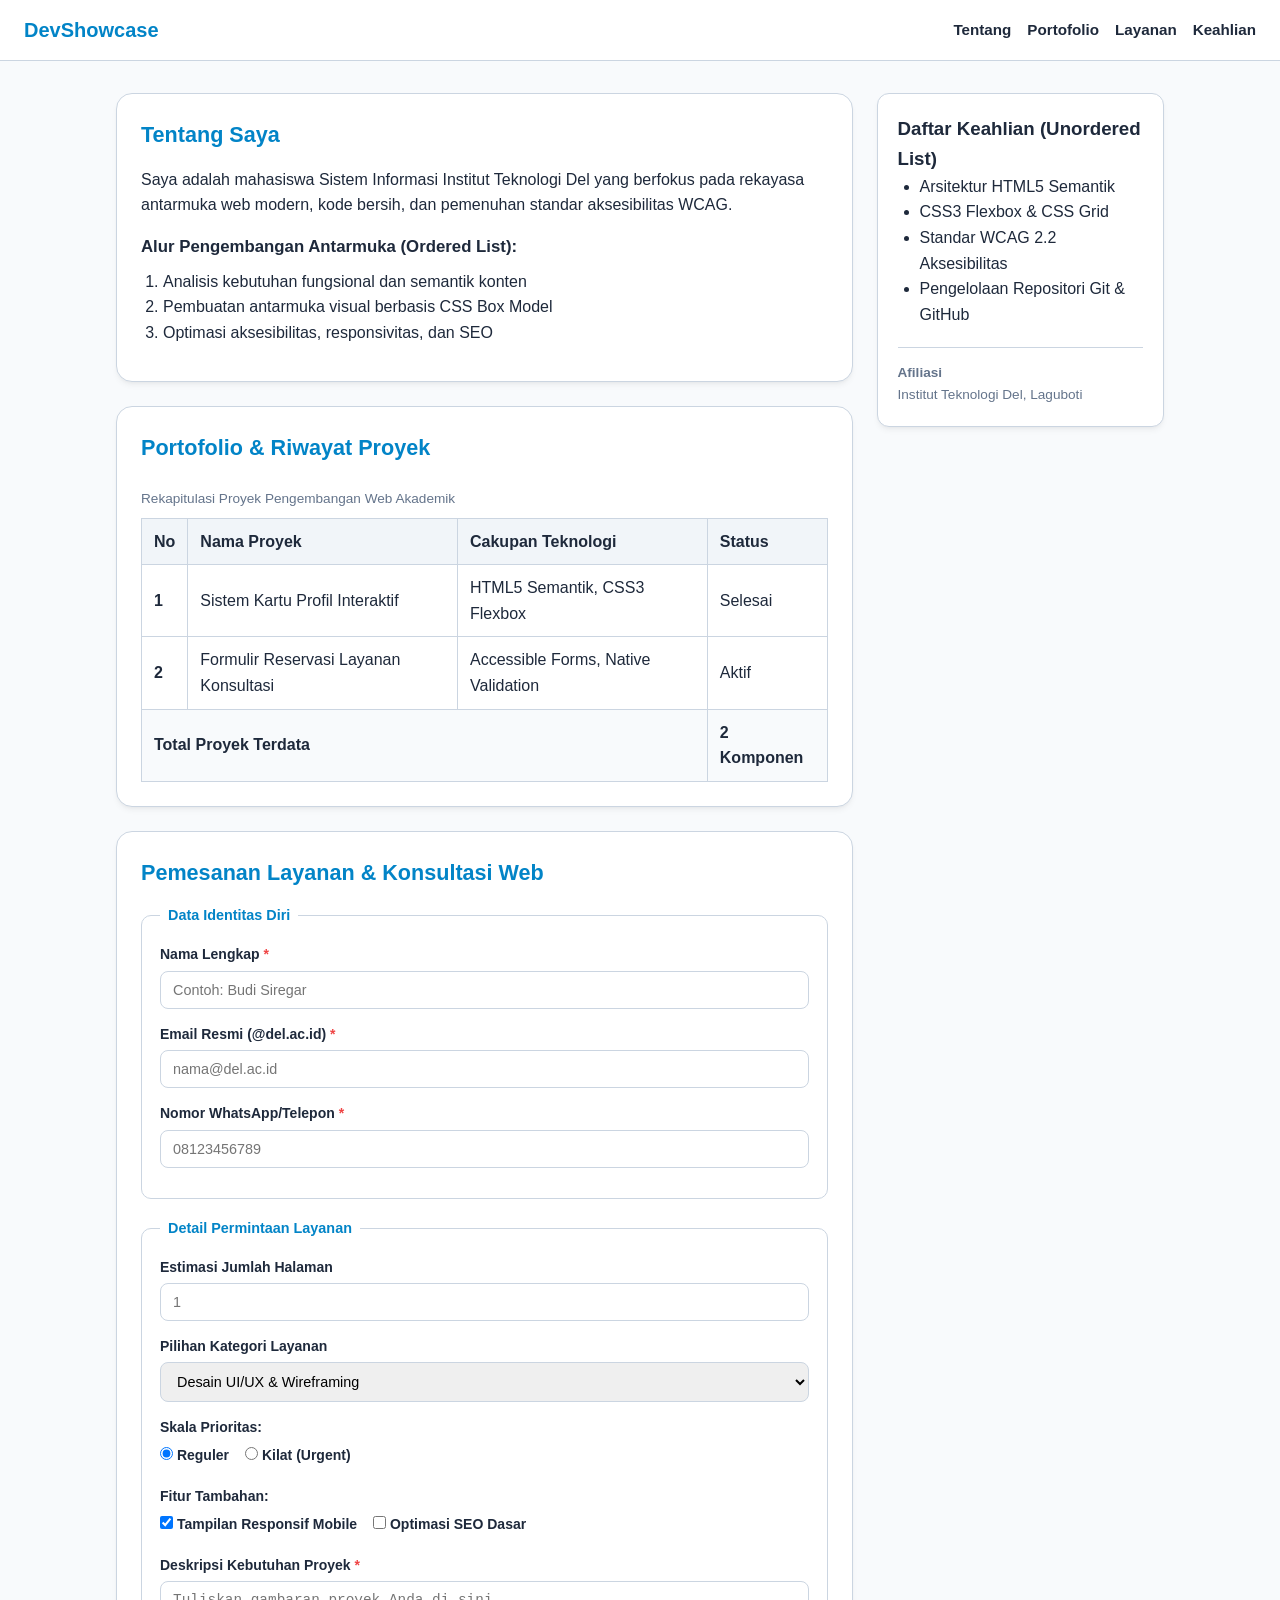
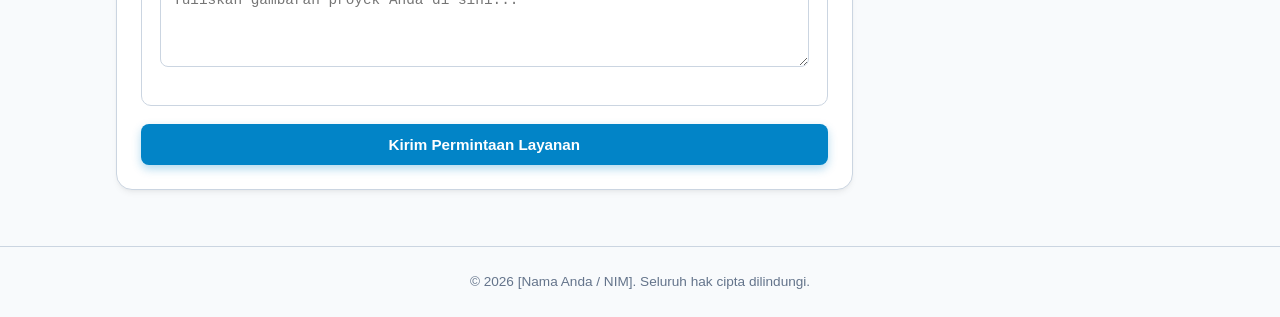
==== Tugas mandiri/index.html @ eb6cc735 "coba coba" ====
<!DOCTYPE html>
<html lang="id">
<head>
  <meta charset="UTF-8">
  <meta name="viewport" content="width=device-width, initial-scale=1.0">
  <title>Portofolio & Konsultasi Web | [Nama Mahasiswa]</title>
  <link rel="stylesheet" href="style.css">
</head>
<body>

  <!-- Header dan Navigasi Semantik -->
  <header class="navbar">
    <div class="brand">DevShowcase</div>
    <nav>
      <ul class="nav-menu">
        <li><a href="#about">Tentang</a></li>
        <li><a href="#projects">Portofolio</a></li>
        <li><a href="#services">Layanan</a></li>
        <li><a href="#skills">Keahlian</a></li>
      </ul>
    </nav>
  </header>

  <!-- Pembungkus Tata Letak Responsif -->
  <div class="layout-wrapper">
    
    <!-- Konten Utama (Main) -->
    <main>
      
      <!-- Section 1: Tentang Saya -->
      <section id="about" class="content-card">
        <h2>Tentang Saya</h2>
        <p>
          Saya adalah mahasiswa Sistem Informasi Institut Teknologi Del yang berfokus pada rekayasa antarmuka web modern, kode bersih, dan pemenuhan standar aksesibilitas WCAG.
        </p>
        
        <h3>Alur Pengembangan Antarmuka (Ordered List):</h3>
        <ol class="workflow-list">
          <li>Analisis kebutuhan fungsional dan semantik konten</li>
          <li>Pembuatan antarmuka visual berbasis CSS Box Model</li>
          <li>Optimasi aksesibilitas, responsivitas, dan SEO</li>
        </ol>
      </section>

      <!-- Section 2: Rekapitulasi Proyek (Tabel Semantik Lengkap) -->
      <section id="projects" class="content-card">
        <h2>Portofolio & Riwayat Proyek</h2>
        <div class="table-container">
          <table class="styled-table">
            <caption>Rekapitulasi Proyek Pengembangan Web Akademik</caption>
            <thead>
              <tr>
                <th scope="col">No</th>
                <th scope="col">Nama Proyek</th>
                <th scope="col">Cakupan Teknologi</th>
                <th scope="col">Status</th>
              </tr>
            </thead>
            <tbody>
              <tr>
                <th scope="row">1</th>
                <td>Sistem Kartu Profil Interaktif</td>
                <td>HTML5 Semantik, CSS3 Flexbox</td>
                <td>Selesai</td>
              </tr>
              <tr>
                <th scope="row">2</th>
                <td>Formulir Reservasi Layanan Konsultasi</td>
                <td>Accessible Forms, Native Validation</td>
                <td>Aktif</td>
              </tr>
            </tbody>
            <tfoot>
              <tr>
                <td colspan="3">Total Proyek Terdata</td>
                <td>2 Komponen</td>
              </tr>
            </tfoot>
          </table>
        </div>
      </section>

      <!-- Section 3: Formulir Interaktif & Accessible (6+ Kontrol Input & 2 Fieldset) -->
      <section id="services" class="content-card">
        <h2>Pemesanan Layanan & Konsultasi Web</h2>
        <form class="custom-form" action="#" method="POST">
          
          <!-- Fieldset 1: Data Pemesan -->
          <fieldset class="form-fieldset">
            <legend>Data Identitas Diri</legend>
            
            <div class="form-group">
              <label for="fullName">Nama Lengkap <span class="req">*</span></label>
              <input type="text" id="fullName" name="fullName" class="form-input" required placeholder="Contoh: Budi Siregar">
            </div>

            <div class="form-group">
              <label for="userEmail">Email Resmi (@del.ac.id) <span class="req">*</span></label>
              <input type="email" id="userEmail" name="userEmail" class="form-input" required placeholder="nama@del.ac.id">
            </div>

            <div class="form-group">
              <label for="userPhone">Nomor WhatsApp/Telepon <span class="req">*</span></label>
              <input type="tel" id="userPhone" name="userPhone" class="form-input" required placeholder="08123456789">
            </div>
          </fieldset>

          <!-- Fieldset 2: Spesifikasi Layanan -->
          <fieldset class="form-fieldset">
            <legend>Detail Permintaan Layanan</legend>

            <div class="form-group">
              <label for="projectCount">Estimasi Jumlah Halaman</label>
              <input type="number" id="projectCount" name="projectCount" class="form-input" min="1" max="15" placeholder="1">
            </div>

            <div class="form-group">
              <label for="serviceCategory">Pilihan Kategori Layanan</label>
              <select id="serviceCategory" name="serviceCategory" class="form-input">
                <option value="uiux">Desain UI/UX & Wireframing</option>
                <option value="frontend">Pengembangan Frontend Semantik</option>
                <option value="audit">Audit Aksesibilitas Web (WCAG)</option>
              </select>
            </div>

            <div class="form-group">
              <span class="group-label">Skala Prioritas:</span>
              <div class="options-inline">
                <label><input type="radio" name="priority" value="regular" checked> Reguler</label>
                <label><input type="radio" name="priority" value="express"> Kilat (Urgent)</label>
              </div>
            </div>

            <div class="form-group">
              <span class="group-label">Fitur Tambahan:</span>
              <div class="options-inline">
                <label><input type="checkbox" name="responsive" value="yes" checked> Tampilan Responsif Mobile</label>
                <label><input type="checkbox" name="seo" value="yes"> Optimasi SEO Dasar</label>
              </div>
            </div>

            <div class="form-group">
              <label for="projectNotes">Deskripsi Kebutuhan Proyek <span class="req">*</span></label>
              <textarea id="projectNotes" name="projectNotes" rows="4" class="form-input" required placeholder="Tuliskan gambaran proyek Anda di sini..."></textarea>
            </div>
          </fieldset>

          <button type="submit" class="btn-submit">Kirim Permintaan Layanan</button>
        </form>
      </section>

    </main>

    <!-- Konten Pelengkap Semantik (Aside) -->
    <aside id="skills" class="sidebar">
      <h3>Daftar Keahlian (Unordered List)</h3>
      <ul class="skills-list">
        <li>Arsitektur HTML5 Semantik</li>
        <li>CSS3 Flexbox & CSS Grid</li>
        <li>Standar WCAG 2.2 Aksesibilitas</li>
        <li>Pengelolaan Repositori Git & GitHub</li>
      </ul>
      <div class="aside-badge">
        <h4>Afiliasi</h4>
        <p>Institut Teknologi Del, Laguboti</p>
      </div>
    </aside>

  </div>

  <!-- Penutup Semantik (Footer) -->
  <footer class="footer">
    <p>&copy; 2026 [Nama Anda / NIM]. Seluruh hak cipta dilindungi.</p>
  </footer>

</body>
</html>
---- Tugas mandiri/style.css ----
/* 1. Universal Box Sizing Reset */
*, *::before, *::after {
  box-sizing: border-box;
  margin: 0;
  padding: 0;
}

/* 2. Variabel Warna (Aturan 60-30-10) */
:root {
  --bg-main: #f8fafc;        /* 60% warna dominan netral */
  --surface: #ffffff;
  --text-dark: #1e293b;      /* 30% warna teks utama */
  --text-muted: #64748b;
  --border-ui: #cbd5e1;
  --primary-accent: #0284c7; /* 10% aksen tombol & penekanan */
  --primary-hover: #0369a1;
  --shadow-soft: 0 4px 6px -1px rgba(0, 0, 0, 0.05), 0 2px 4px -2px rgba(0, 0, 0, 0.05);
}

body {
  font-family: "Segoe UI", Roboto, -apple-system, sans-serif;
  background-color: var(--bg-main);
  color: var(--text-dark);
  line-height: 1.6;
}

/* 3. Header & Navigasi */
.navbar {
  background-color: var(--surface);
  border-bottom: 1px solid var(--border-ui);
  padding: 14px 24px;
  display: flex;
  justify-content: space-between;
  align-items: center;
  position: sticky;
  top: 0;
  z-index: 100;
}

.brand {
  font-size: 1.25rem;
  font-weight: 700;
  color: var(--primary-accent);
}

.nav-menu {
  display: flex;
  list-style: none;
  gap: 16px;
}

.nav-menu a {
  text-decoration: none;
  color: var(--text-dark);
  font-weight: 600;
  font-size: 0.95rem;
  transition: color 0.2s ease;
}

.nav-menu a:hover {
  color: var(--primary-accent);
}

/* 4. Layout Kontainer (Flexbox Desktop) */
.layout-wrapper {
  max-width: 1080px;
  margin: 32px auto;
  padding: 0 16px;
  display: flex;
  gap: 24px;
}

main {
  flex: 3;
}

.sidebar {
  flex: 1;
  background: var(--surface);
  border: 1px solid var(--border-ui);
  border-radius: 12px;
  padding: 20px;
  box-shadow: var(--shadow-soft);
  height: fit-content;
}

/* 5. Kartu Section Konten */
.content-card {
  background-color: var(--surface);
  border: 1px solid var(--border-ui);
  border-radius: 16px;
  padding: 24px;
  box-shadow: var(--shadow-soft);
  margin-bottom: 24px;
}

.content-card h2 {
  color: var(--primary-accent);
  margin-bottom: 14px;
  font-size: 1.35rem;
}

.content-card h3 {
  margin: 16px 0 8px 0;
  font-size: 1.05rem;
}

.workflow-list, .skills-list {
  padding-left: 22px;
  color: var(--text-dark);
  margin-bottom: 12px;
}

.aside-badge {
  margin-top: 20px;
  padding-top: 14px;
  border-top: 1px solid var(--border-ui);
  font-size: 0.85rem;
  color: var(--text-muted);
}

/* 6. Desain Data Tabular */
.table-container {
  overflow-x: auto;
}

.styled-table {
  width: 100%;
  border-collapse: collapse;
  margin-top: 8px;
}

.styled-table caption {
  text-align: left;
  font-size: 0.85rem;
  color: var(--text-muted);
  margin-bottom: 8px;
}

.styled-table th, .styled-table td {
  border: 1px solid var(--border-ui);
  padding: 10px 12px;
  text-align: left;
}

.styled-table thead th {
  background-color: #f1f5f9;
  font-weight: 700;
}

.styled-table tfoot td {
  background-color: #f8fafc;
  font-weight: 700;
}

/* 7. Formulir Interaktif & Aksesibel */
.form-fieldset {
  border: 1px solid var(--border-ui);
  border-radius: 10px;
  padding: 16px 18px;
  margin-bottom: 18px;
}

.form-fieldset legend {
  font-size: 0.9rem;
  font-weight: 700;
  color: var(--primary-accent);
  padding: 0 8px;
}

.form-group {
  margin-bottom: 14px;
}

.form-group label, .group-label {
  display: block;
  font-size: 0.875rem;
  font-weight: 600;
  margin-bottom: 5px;
}

.req {
  color: #ef4444;
}

.options-inline {
  display: flex;
  gap: 16px;
  margin-top: 4px;
  font-size: 0.875rem;
}

.form-input {
  width: 100%;
  padding: 10px 12px;
  border: 1.5px solid var(--border-ui);
  border-radius: 8px;
  font-size: 0.9rem;
  transition: border-color 0.2s, box-shadow 0.2s;
}

.form-input:focus {
  outline: none;
  border-color: var(--primary-accent);
  box-shadow: 0 0 0 3px rgba(2, 132, 199, 0.2);
}

.btn-submit {
  width: 100%;
  background-color: var(--primary-accent);
  color: #ffffff;
  border: none;
  padding: 12px;
  font-size: 0.95rem;
  font-weight: 600;
  border-radius: 8px;
  cursor: pointer;
  box-shadow: 0 4px 10px rgba(2, 132, 199, 0.3);
  transition: background-color 0.2s, transform 0.1s;
}

.btn-submit:hover {
  background-color: var(--primary-hover);
  transform: translateY(-2px);
}

/* 8. Footer */
.footer {
  text-align: center;
  padding: 24px 16px;
  border-top: 1px solid var(--border-ui);
  color: var(--text-muted);
  font-size: 0.85rem;
}

/* 9. Media Queries: Responsif Tablet & Ponsel */
@media (max-width: 768px) {
  .layout-wrapper {
    flex-direction: column;
  }

  .navbar {
    flex-direction: column;
    gap: 10px;
  }

  .sidebar {
    order: 2;
  }

  main {
    order: 1;
  }
}
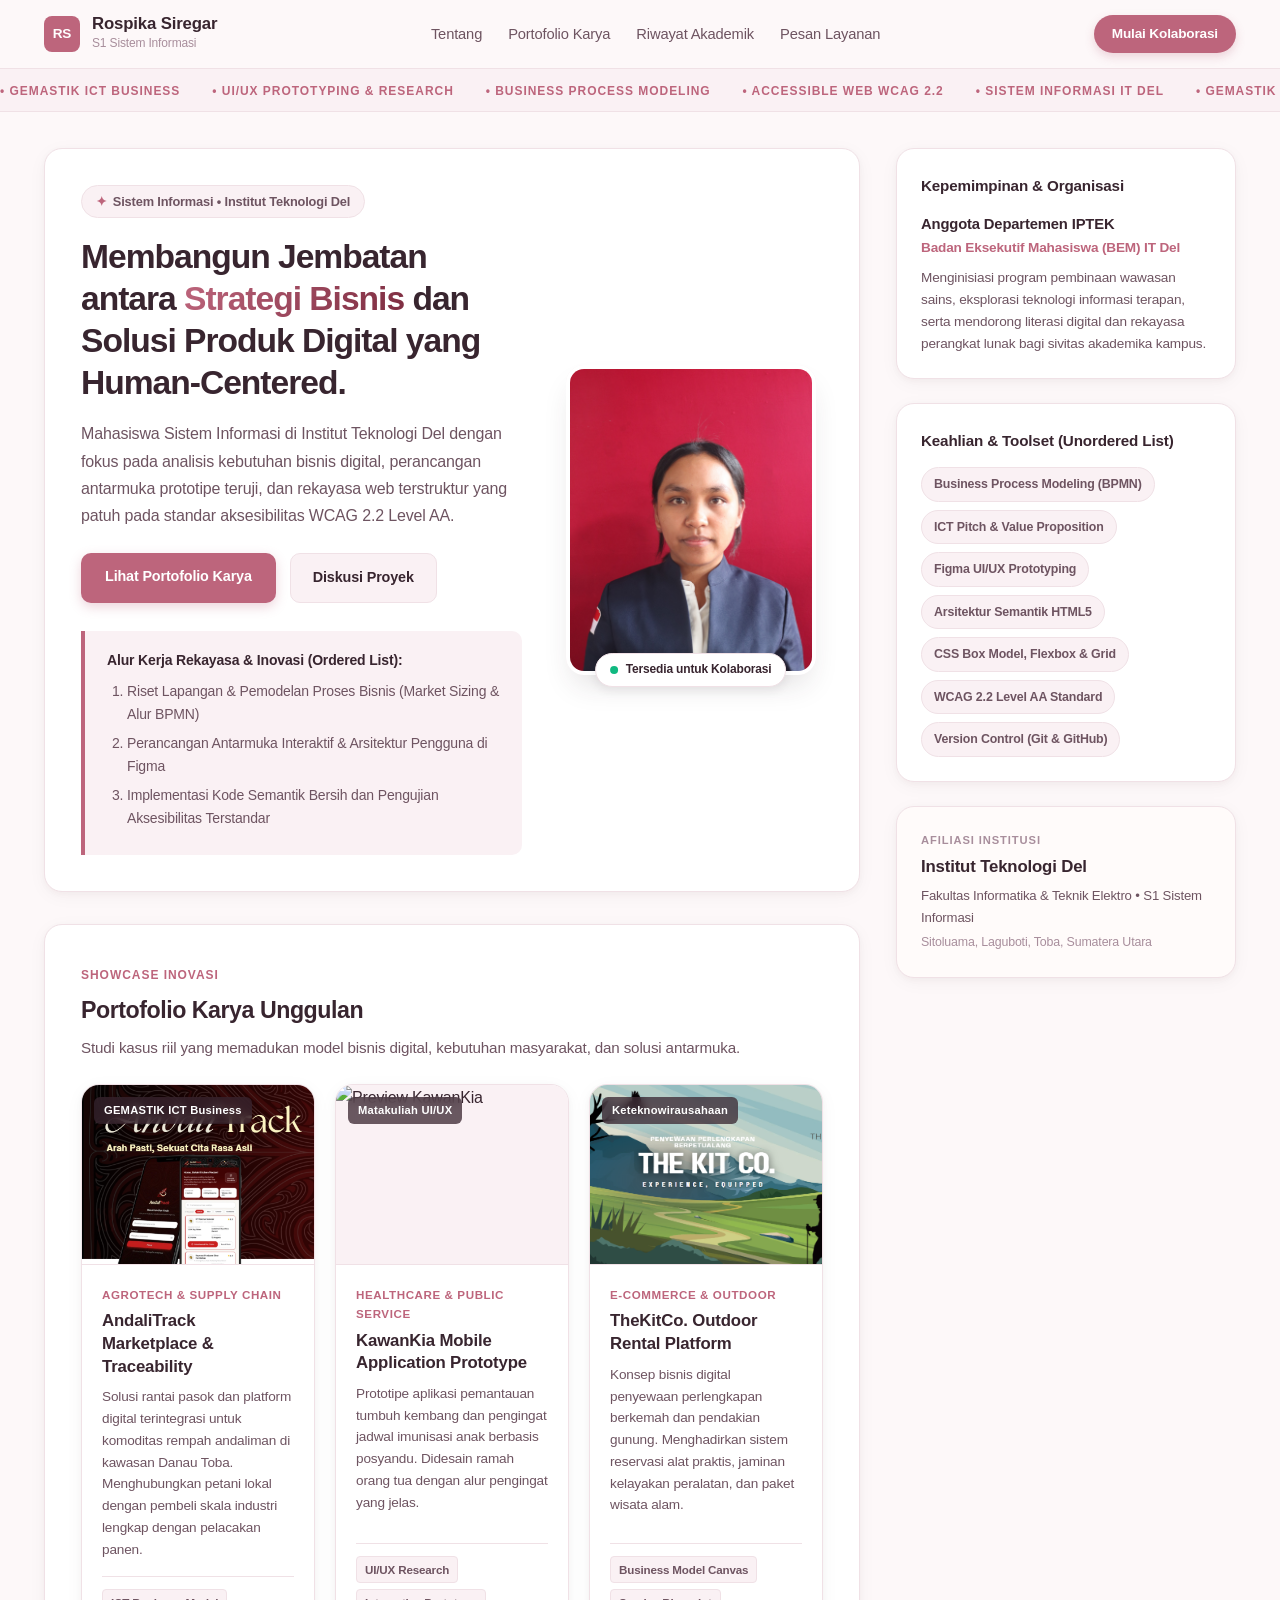
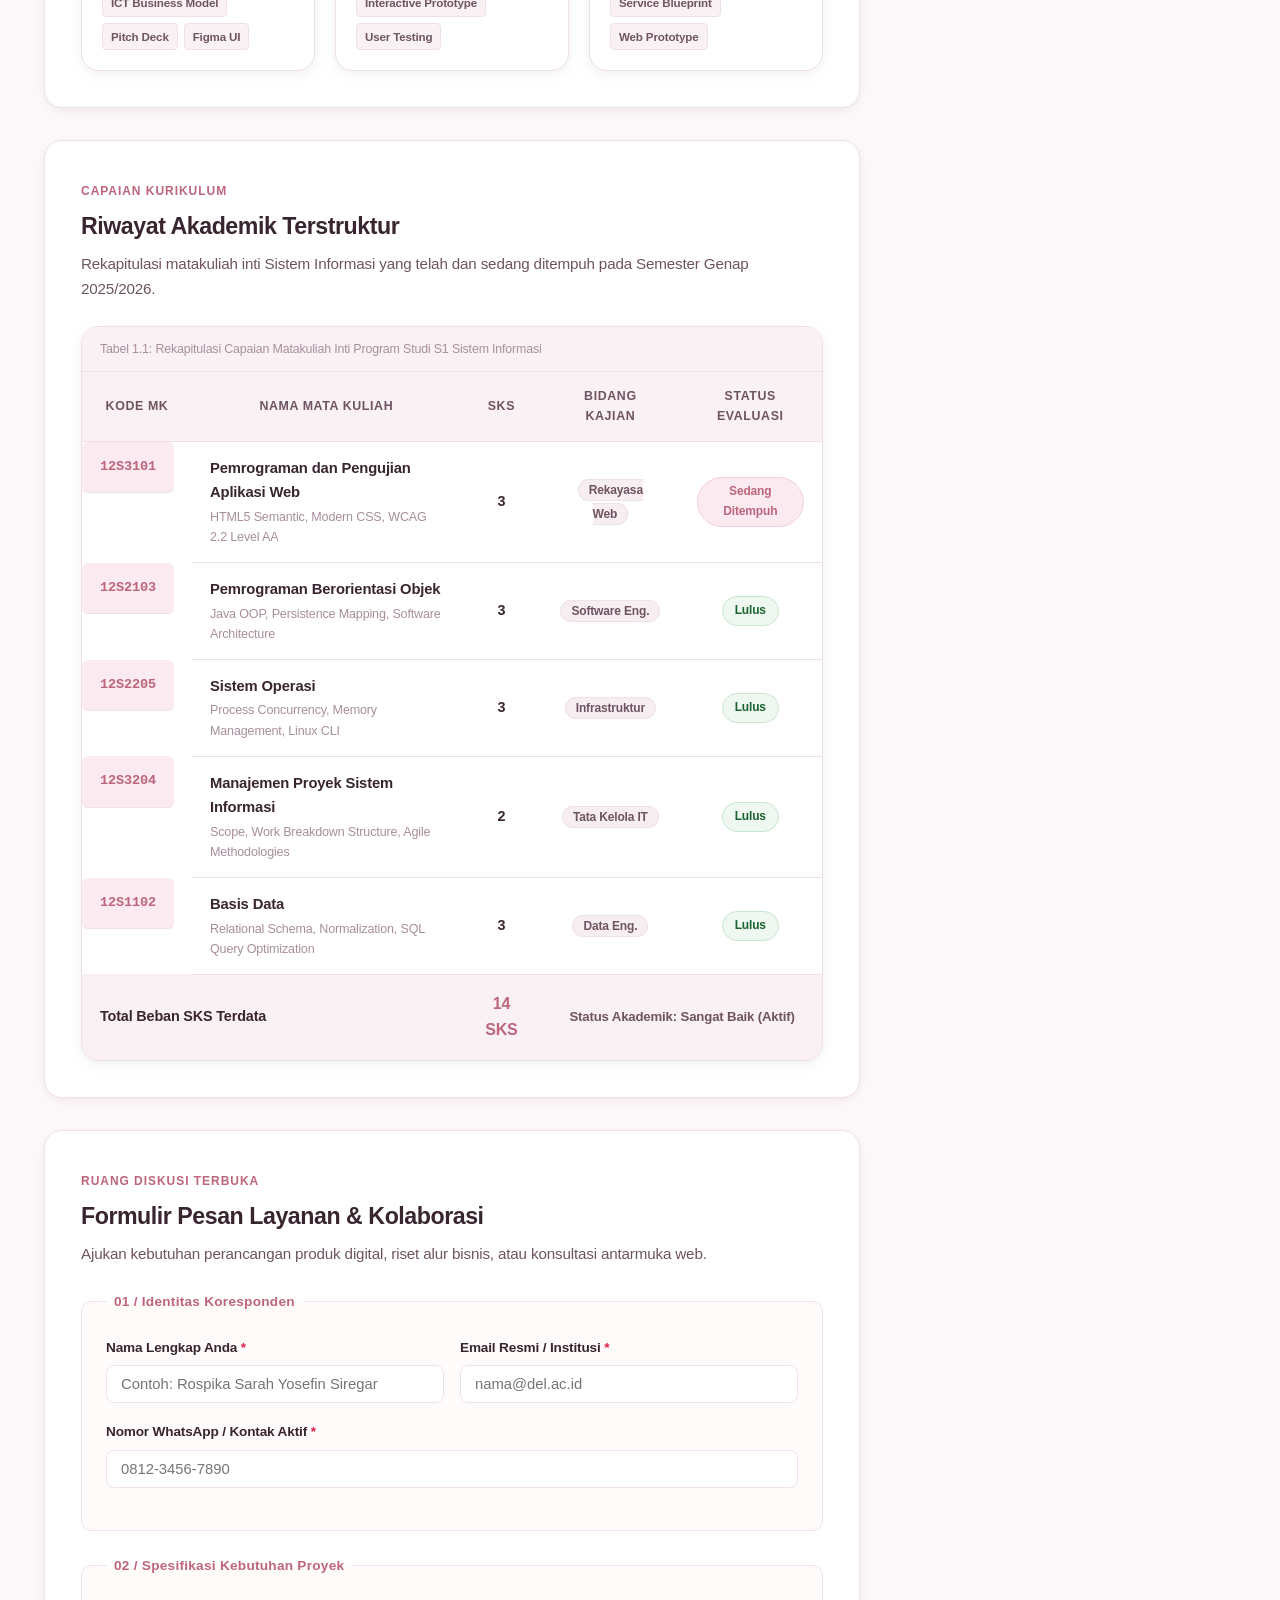
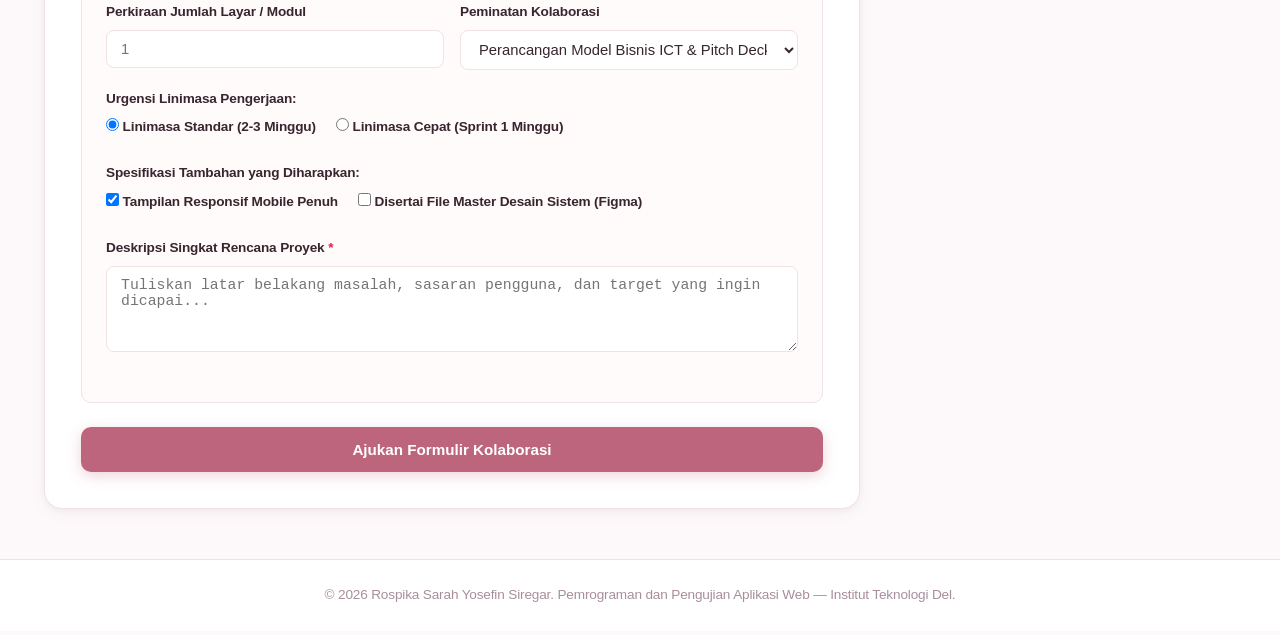
==== commit 1740e92d: "update" ====
--- a/Tugas mandiri/index.html
+++ b/Tugas mandiri/index.html
@@ -3,174 +3,388 @@
 <head>
   <meta charset="UTF-8">
   <meta name="viewport" content="width=device-width, initial-scale=1.0">
-  <title>Portofolio & Konsultasi Web | [Nama Mahasiswa]</title>
+  <title>Rospika Sarah Yosefin Siregar | Portfolio Mahasiswa Sistem Informasi</title>
   <link rel="stylesheet" href="style.css">
 </head>
 <body>
 
-  <!-- Header dan Navigasi Semantik -->
-  <header class="navbar">
-    <div class="brand">DevShowcase</div>
-    <nav>
-      <ul class="nav-menu">
-        <li><a href="#about">Tentang</a></li>
-        <li><a href="#projects">Portofolio</a></li>
-        <li><a href="#services">Layanan</a></li>
-        <li><a href="#skills">Keahlian</a></li>
-      </ul>
-    </nav>
+  <!-- 1. Header & Navigasi Semantik -->
+  <header class="navbar-wrapper">
+    <div class="nav-container">
+      <a href="#" class="brand-monogram">
+        <span class="monogram-box">RS</span>
+        <div class="brand-text">
+          <span class="brand-name">Rospika Siregar</span>
+          <span class="brand-role">S1 Sistem Informasi</span>
+        </div>
+      </a>
+      <nav class="nav-links-area">
+        <ul class="nav-list">
+          <li><a href="#about">Tentang</a></li>
+          <li><a href="#projects">Portofolio Karya</a></li>
+          <li><a href="#akademik">Riwayat Akademik</a></li>
+          <li><a href="#services">Pesan Layanan</a></li>
+        </ul>
+      </nav>
+      <a href="#services" class="cta-pill-nav">Mulai Kolaborasi</a>
+    </div>
   </header>
 
-  <!-- Pembungkus Tata Letak Responsif -->
-  <div class="layout-wrapper">
+  <!-- Running Ticker Kreatif -->
+  <div class="ticker-strip" aria-hidden="true">
+    <div class="ticker-track">
+      <span>&bull; GEMASTIK ICT BUSINESS</span>
+      <span>&bull; UI/UX PROTOTYPING & RESEARCH</span>
+      <span>&bull; BUSINESS PROCESS MODELING</span>
+      <span>&bull; ACCESSIBLE WEB WCAG 2.2</span>
+      <span>&bull; SISTEM INFORMASI IT DEL</span>
+      <!-- Seamless loop duplicate -->
+      <span>&bull; GEMASTIK ICT BUSINESS</span>
+      <span>&bull; UI/UX PROTOTYPING & RESEARCH</span>
+      <span>&bull; BUSINESS PROCESS MODELING</span>
+      <span>&bull; ACCESSIBLE WEB WCAG 2.2</span>
+      <span>&bull; SISTEM INFORMASI IT DEL</span>
+    </div>
+  </div>
+
+  <!-- 2. Pembungkus Tata Letak Utama -->
+  <div class="main-layout">
     
-    <!-- Konten Utama (Main) -->
     <main>
-      
-      <!-- Section 1: Tentang Saya -->
-      <section id="about" class="content-card">
-        <h2>Tentang Saya</h2>
-        <p>
-          Saya adalah mahasiswa Sistem Informasi Institut Teknologi Del yang berfokus pada rekayasa antarmuka web modern, kode bersih, dan pemenuhan standar aksesibilitas WCAG.
-        </p>
-        
-        <h3>Alur Pengembangan Antarmuka (Ordered List):</h3>
-        <ol class="workflow-list">
-          <li>Analisis kebutuhan fungsional dan semantik konten</li>
-          <li>Pembuatan antarmuka visual berbasis CSS Box Model</li>
-          <li>Optimasi aksesibilitas, responsivitas, dan SEO</li>
-        </ol>
+
+      <!-- Section 1: Hero Section (Foto Profesional, Elevator Pitch, Metodologi) -->
+      <section id="about" class="editorial-card hero-block">
+        <div class="hero-text-side">
+          <div class="role-badge">
+            <span class="badge-sparkle">✦</span> Sistem Informasi &bull; Institut Teknologi Del
+          </div>
+          <h1 class="hero-headline">
+            Membangun Jembatan antara <span class="shimmer-text">Strategi Bisnis</span> dan Solusi Produk Digital yang Human-Centered.
+          </h1>
+          <p class="hero-pitch">
+            Mahasiswa Sistem Informasi di Institut Teknologi Del dengan fokus pada analisis kebutuhan bisnis digital, perancangan antarmuka prototipe teruji, dan rekayasa web terstruktur yang patuh pada standar aksesibilitas WCAG 2.2 Level AA.
+          </p>
+
+          <div class="hero-actions">
+            <a href="#projects" class="btn-primary-action">Lihat Portofolio Karya</a>
+            <a href="#services" class="btn-secondary-action">Diskusi Proyek</a>
+          </div>
+
+          <!-- Metodologi Rekayasa (Ordered List Wajib Modul) -->
+          <div class="methodology-card">
+            <h2 class="sub-heading-method">Alur Kerja Rekayasa & Inovasi (Ordered List):</h2>
+            <ol class="workflow-steps">
+              <li>Riset Lapangan & Pemodelan Proses Bisnis (Market Sizing & Alur BPMN)</li>
+              <li>Perancangan Antarmuka Interaktif & Arsitektur Pengguna di Figma</li>
+              <li>Implementasi Kode Semantik Bersih dan Pengujian Aksesibilitas Terstandar</li>
+            </ol>
+          </div>
+        </div>
+
+        <div class="hero-visual-side">
+          <div class="portrait-container floating-portrait">
+            <img src="profil.JPG" alt="Foto Profil Rospika Sarah Yosefin Siregar" class="portrait-image">
+            <div class="status-floating-pill">
+              <span class="status-dot-pulse"></span>
+              <span>Tersedia untuk Kolaborasi</span>
+            </div>
+          </div>
+        </div>
       </section>
 
-      <!-- Section 2: Rekapitulasi Proyek (Tabel Semantik Lengkap) -->
-      <section id="projects" class="content-card">
-        <h2>Portofolio & Riwayat Proyek</h2>
-        <div class="table-container">
-          <table class="styled-table">
-            <caption>Rekapitulasi Proyek Pengembangan Web Akademik</caption>
-            <thead>
-              <tr>
-                <th scope="col">No</th>
-                <th scope="col">Nama Proyek</th>
-                <th scope="col">Cakupan Teknologi</th>
-                <th scope="col">Status</th>
-              </tr>
-            </thead>
-            <tbody>
-              <tr>
-                <th scope="row">1</th>
-                <td>Sistem Kartu Profil Interaktif</td>
-                <td>HTML5 Semantik, CSS3 Flexbox</td>
-                <td>Selesai</td>
-              </tr>
-              <tr>
-                <th scope="row">2</th>
-                <td>Formulir Reservasi Layanan Konsultasi</td>
-                <td>Accessible Forms, Native Validation</td>
-                <td>Aktif</td>
-              </tr>
-            </tbody>
-            <tfoot>
-              <tr>
-                <td colspan="3">Total Proyek Terdata</td>
-                <td>2 Komponen</td>
-              </tr>
-            </tfoot>
-          </table>
+      <!-- Section 2: Portofolio Karya (Galeri Kartu Showcase Interaktif) -->
+      <section id="projects" class="editorial-card interactive-hover">
+        <div class="section-intro">
+          <span class="section-kicker">Showcase Inovasi</span>
+          <h2 class="section-title">Portofolio Karya Unggulan</h2>
+          <p class="section-summary">Studi kasus riil yang memadukan model bisnis digital, kebutuhan masyarakat, dan solusi antarmuka.</p>
+        </div>
+
+        <!-- Grid 3 Kartu Portofolio -->
+        <div class="showcase-grid">
+          
+          <!-- Card 1: AndaliTrack (GEMASTIK ICT Business) -->
+          <article class="project-showcase-card">
+    <div class="card-image-wrap">
+      <img src="andalitrack.png" alt="Preview AndaliTrack" class="card-project-img">
+      <span class="card-badge-overlay">GEMASTIK ICT Business</span>
+    </div>
+    <div class="card-content-body">
+      <span class="domain-tag">Agrotech & Supply Chain</span>
+      <h3 class="card-heading-title">AndaliTrack Marketplace & Traceability</h3>
+      <p class="card-description">
+        Solusi rantai pasok dan platform digital terintegrasi untuk komoditas rempah andaliman di kawasan Danau Toba. Menghubungkan petani lokal dengan pembeli skala industri lengkap dengan pelacakan panen.
+      </p>
+      <div class="tech-stack-row">
+        <span>ICT Business Model</span>
+        <span>Pitch Deck</span>
+        <span>Figma UI</span>
+      </div>
+    </div>
+  </article>
+
+          <!-- Card 2: KawanKia (UI/UX Imunisasi Anak) -->
+          <article class="project-showcase-card">
+    <div class="card-image-wrap">
+      <img src="kawankia.png" alt="Preview KawanKia" class="card-project-img">
+      <span class="card-badge-overlay">Matakuliah UI/UX</span>
+    </div>
+    <div class="card-content-body">
+      <span class="domain-tag">Healthcare & Public Service</span>
+      <h3 class="card-heading-title">KawanKia Mobile Application Prototype</h3>
+      <p class="card-description">
+        Prototipe aplikasi pemantauan tumbuh kembang dan pengingat jadwal imunisasi anak berbasis posyandu. Didesain ramah orang tua dengan alur pengingat yang jelas.
+      </p>
+      <div class="tech-stack-row">
+        <span>UI/UX Research</span>
+        <span>Interactive Prototype</span>
+        <span>User Testing</span>
+      </div>
+    </div>
+  </article>
+
+          <!-- Card 3: TheKitCo. (Keteknowirausahaan) -->
+          <article class="project-showcase-card">
+    <div class="card-image-wrap">
+      <img src="thekitco.png" alt="Preview TheKitCo" class="card-project-img">
+      <span class="card-badge-overlay">Keteknowirausahaan</span>
+    </div>
+    <div class="card-content-body">
+      <span class="domain-tag">E-Commerce & Outdoor</span>
+      <h3 class="card-heading-title">TheKitCo. Outdoor Rental Platform</h3>
+      <p class="card-description">
+        Konsep bisnis digital penyewaan perlengkapan berkemah dan pendakian gunung. Menghadirkan sistem reservasi alat praktis, jaminan kelayakan peralatan, dan paket wisata alam.
+      </p>
+      <div class="tech-stack-row">
+        <span>Business Model Canvas</span>
+        <span>Service Blueprint</span>
+        <span>Web Prototype</span>
+      </div>
+    </div>
+  </article>
+
         </div>
       </section>
 
-      <!-- Section 3: Formulir Interaktif & Accessible (6+ Kontrol Input & 2 Fieldset) -->
-      <section id="services" class="content-card">
-        <h2>Pemesanan Layanan & Konsultasi Web</h2>
-        <form class="custom-form" action="#" method="POST">
+      <!-- Section 3: Riwayat Akademik (Tabel Semantik Baru & Elegan) -->
+      <section id="akademik" class="editorial-card interactive-hover">
+        <div class="section-intro">
+          <span class="section-kicker">Capaian Kurikulum</span>
+          <h2 class="section-title">Riwayat Akademik Terstruktur</h2>
+          <p class="section-summary">Rekapitulasi matakuliah inti Sistem Informasi yang telah dan sedang ditempuh pada Semester Genap 2025/2026.</p>
+        </div>
+
+        <div class="table-card-wrapper">
+          <div class="table-scroll-layer">
+            <table class="academic-table">
+              <caption>Tabel 1.1: Rekapitulasi Capaian Matakuliah Inti Program Studi S1 Sistem Informasi</caption>
+              <thead>
+                <tr>
+                  <th scope="col" class="th-code">Kode MK</th>
+                  <th scope="col">Nama Mata Kuliah</th>
+                  <th scope="col" class="text-center">SKS</th>
+                  <th scope="col" class="text-center">Bidang Kajian</th>
+                  <th scope="col" class="text-center">Status Evaluasi</th>
+                </tr>
+              </thead>
+              <tbody>
+                <tr>
+                  <th scope="row" class="code-badge">12S3101</th>
+                  <td>
+                    <div class="subject-title">Pemrograman dan Pengujian Aplikasi Web</div>
+                    <div class="subject-sub">HTML5 Semantic, Modern CSS, WCAG 2.2 Level AA</div>
+                  </td>
+                  <td class="text-center bold-sks">3</td>
+                  <td class="text-center"><span class="category-pill">Rekayasa Web</span></td>
+                  <td class="text-center"><span class="status-badge-progress">Sedang Ditempuh</span></td>
+                </tr>
+                <tr>
+                  <th scope="row" class="code-badge">12S2103</th>
+                  <td>
+                    <div class="subject-title">Pemrograman Berorientasi Objek</div>
+                    <div class="subject-sub">Java OOP, Persistence Mapping, Software Architecture</div>
+                  </td>
+                  <td class="text-center bold-sks">3</td>
+                  <td class="text-center"><span class="category-pill">Software Eng.</span></td>
+                  <td class="text-center"><span class="status-badge-success">Lulus</span></td>
+                </tr>
+                <tr>
+                  <th scope="row" class="code-badge">12S2205</th>
+                  <td>
+                    <div class="subject-title">Sistem Operasi</div>
+                    <div class="subject-sub">Process Concurrency, Memory Management, Linux CLI</div>
+                  </td>
+                  <td class="text-center bold-sks">3</td>
+                  <td class="text-center"><span class="category-pill">Infrastruktur</span></td>
+                  <td class="text-center"><span class="status-badge-success">Lulus</span></td>
+                </tr>
+                <tr>
+                  <th scope="row" class="code-badge">12S3204</th>
+                  <td>
+                    <div class="subject-title">Manajemen Proyek Sistem Informasi</div>
+                    <div class="subject-sub">Scope, Work Breakdown Structure, Agile Methodologies</div>
+                  </td>
+                  <td class="text-center bold-sks">2</td>
+                  <td class="text-center"><span class="category-pill">Tata Kelola IT</span></td>
+                  <td class="text-center"><span class="status-badge-success">Lulus</span></td>
+                </tr>
+                <tr>
+                  <th scope="row" class="code-badge">12S1102</th>
+                  <td>
+                    <div class="subject-title">Basis Data</div>
+                    <div class="subject-sub">Relational Schema, Normalization, SQL Query Optimization</div>
+                  </td>
+                  <td class="text-center bold-sks">3</td>
+                  <td class="text-center"><span class="category-pill">Data Eng.</span></td>
+                  <td class="text-center"><span class="status-badge-success">Lulus</span></td>
+                </tr>
+              </tbody>
+              <tfoot>
+                <tr>
+                  <td colspan="2" class="tfoot-label">Total Beban SKS Terdata</td>
+                  <td class="text-center tfoot-val">14 SKS</td>
+                  <td colspan="2" class="text-center tfoot-sub">Status Akademik: Sangat Baik (Aktif)</td>
+                </tr>
+              </tfoot>
+            </table>
+          </div>
+        </div>
+      </section>
+
+      <!-- Section 4: Formulir Pemesanan Layanan / Konsultasi -->
+      <section id="services" class="editorial-card interactive-hover">
+        <div class="section-intro">
+          <span class="section-kicker">Ruang Diskusi Terbuka</span>
+          <h2 class="section-title">Formulir Pesan Layanan & Kolaborasi</h2>
+          <p class="section-summary">Ajukan kebutuhan perancangan produk digital, riset alur bisnis, atau konsultasi antarmuka web.</p>
+        </div>
+
+        <form class="consultation-form" action="#" method="POST">
           
-          <!-- Fieldset 1: Data Pemesan -->
-          <fieldset class="form-fieldset">
-            <legend>Data Identitas Diri</legend>
-            
-            <div class="form-group">
-              <label for="fullName">Nama Lengkap <span class="req">*</span></label>
-              <input type="text" id="fullName" name="fullName" class="form-input" required placeholder="Contoh: Budi Siregar">
-            </div>
-
-            <div class="form-group">
-              <label for="userEmail">Email Resmi (@del.ac.id) <span class="req">*</span></label>
-              <input type="email" id="userEmail" name="userEmail" class="form-input" required placeholder="nama@del.ac.id">
-            </div>
-
-            <div class="form-group">
-              <label for="userPhone">Nomor WhatsApp/Telepon <span class="req">*</span></label>
-              <input type="tel" id="userPhone" name="userPhone" class="form-input" required placeholder="08123456789">
+          <!-- Fieldset 1 -->
+          <fieldset class="clean-fieldset">
+            <legend>01 / Identitas Koresponden</legend>
+
+            <div class="grid-form-row">
+              <div class="form-control-item">
+                <label for="fullName">Nama Lengkap Anda <span class="required-indicator">*</span></label>
+                <input type="text" id="fullName" name="fullName" class="form-text-input" required placeholder="Contoh: Rospika Sarah Yosefin Siregar">
+              </div>
+
+              <div class="form-control-item">
+                <label for="userEmail">Email Resmi / Institusi <span class="required-indicator">*</span></label>
+                <input type="email" id="userEmail" name="userEmail" class="form-text-input" required placeholder="nama@del.ac.id">
+              </div>
+            </div>
+
+            <div class="form-control-item">
+              <label for="userPhone">Nomor WhatsApp / Kontak Aktif <span class="required-indicator">*</span></label>
+              <input type="tel" id="userPhone" name="userPhone" class="form-text-input" required placeholder="0812-3456-7890">
             </div>
           </fieldset>
 
-          <!-- Fieldset 2: Spesifikasi Layanan -->
-          <fieldset class="form-fieldset">
-            <legend>Detail Permintaan Layanan</legend>
-
-            <div class="form-group">
-              <label for="projectCount">Estimasi Jumlah Halaman</label>
-              <input type="number" id="projectCount" name="projectCount" class="form-input" min="1" max="15" placeholder="1">
-            </div>
-
-            <div class="form-group">
-              <label for="serviceCategory">Pilihan Kategori Layanan</label>
-              <select id="serviceCategory" name="serviceCategory" class="form-input">
-                <option value="uiux">Desain UI/UX & Wireframing</option>
-                <option value="frontend">Pengembangan Frontend Semantik</option>
-                <option value="audit">Audit Aksesibilitas Web (WCAG)</option>
-              </select>
-            </div>
-
-            <div class="form-group">
-              <span class="group-label">Skala Prioritas:</span>
-              <div class="options-inline">
-                <label><input type="radio" name="priority" value="regular" checked> Reguler</label>
-                <label><input type="radio" name="priority" value="express"> Kilat (Urgent)</label>
-              </div>
-            </div>
-
-            <div class="form-group">
-              <span class="group-label">Fitur Tambahan:</span>
-              <div class="options-inline">
-                <label><input type="checkbox" name="responsive" value="yes" checked> Tampilan Responsif Mobile</label>
-                <label><input type="checkbox" name="seo" value="yes"> Optimasi SEO Dasar</label>
-              </div>
-            </div>
-
-            <div class="form-group">
-              <label for="projectNotes">Deskripsi Kebutuhan Proyek <span class="req">*</span></label>
-              <textarea id="projectNotes" name="projectNotes" rows="4" class="form-input" required placeholder="Tuliskan gambaran proyek Anda di sini..."></textarea>
+          <!-- Fieldset 2 -->
+          <fieldset class="clean-fieldset">
+            <legend>02 / Spesifikasi Kebutuhan Proyek</legend>
+
+            <div class="grid-form-row">
+              <div class="form-control-item">
+                <label for="pageScope">Perkiraan Jumlah Layar / Modul</label>
+                <input type="number" id="pageScope" name="pageScope" class="form-text-input" min="1" max="30" placeholder="1">
+              </div>
+
+              <div class="form-control-item">
+                <label for="serviceCategory">Peminatan Kolaborasi</label>
+                <select id="serviceCategory" name="serviceCategory" class="form-text-input">
+                  <option value="ict-business">Perancangan Model Bisnis ICT & Pitch Deck</option>
+                  <option value="uiux-prototype">UI/UX Prototyping & Riset Pengguna (Figma)</option>
+                  <option value="accessible-web">Frontend Semantik HTML5 & Aksesibilitas WCAG</option>
+                </select>
+              </div>
+            </div>
+
+            <div class="form-control-item">
+              <span class="label-heading">Urgensi Linimasa Pengerjaan:</span>
+              <div class="inline-options-wrap">
+                <label class="custom-radio-label">
+                  <input type="radio" name="projectTimeline" value="normal" checked> Linimasa Standar (2-3 Minggu)
+                </label>
+                <label class="custom-radio-label">
+                  <input type="radio" name="projectTimeline" value="express"> Linimasa Cepat (Sprint 1 Minggu)
+                </label>
+              </div>
+            </div>
+
+            <div class="form-control-item">
+              <span class="label-heading">Spesifikasi Tambahan yang Diharapkan:</span>
+              <div class="inline-options-wrap">
+                <label class="custom-check-label">
+                  <input type="checkbox" name="reqResponsive" value="yes" checked> Tampilan Responsif Mobile Penuh
+                </label>
+                <label class="custom-check-label">
+                  <input type="checkbox" name="reqFigma" value="yes"> Disertai File Master Desain Sistem (Figma)
+                </label>
+              </div>
+            </div>
+
+            <div class="form-control-item">
+              <label for="projectDetails">Deskripsi Singkat Rencana Proyek <span class="required-indicator">*</span></label>
+              <textarea id="projectDetails" name="projectDetails" rows="4" class="form-text-input" required placeholder="Tuliskan latar belakang masalah, sasaran pengguna, dan target yang ingin dicapai..."></textarea>
             </div>
           </fieldset>
 
-          <button type="submit" class="btn-submit">Kirim Permintaan Layanan</button>
+          <button type="submit" class="submit-button">Ajukan Formulir Kolaborasi</button>
         </form>
       </section>
 
     </main>
 
-    <!-- Konten Pelengkap Semantik (Aside) -->
-    <aside id="skills" class="sidebar">
-      <h3>Daftar Keahlian (Unordered List)</h3>
-      <ul class="skills-list">
-        <li>Arsitektur HTML5 Semantik</li>
-        <li>CSS3 Flexbox & CSS Grid</li>
-        <li>Standar WCAG 2.2 Aksesibilitas</li>
-        <li>Pengelolaan Repositori Git & GitHub</li>
-      </ul>
-      <div class="aside-badge">
-        <h4>Afiliasi</h4>
-        <p>Institut Teknologi Del, Laguboti</p>
-      </div>
+    <!-- 3. Sidebar Semantik (Aside): BEM IPTEK & Keahlian Teknis (Unordered List) -->
+    <aside class="sidebar-column">
+      
+      <!-- Widget Organisasi: BEM IT Del IPTEK -->
+      <div class="aside-panel-card interactive-hover">
+        <h3 class="panel-heading">Kepemimpinan & Organisasi</h3>
+        <div class="org-item">
+          <div class="org-role">Anggota Departemen IPTEK</div>
+          <div class="org-name">Badan Eksekutif Mahasiswa (BEM) IT Del</div>
+          <p class="org-desc">
+            Menginisiasi program pembinaan wawasan sains, eksplorasi teknologi informasi terapan, serta mendorong literasi digital dan rekayasa perangkat lunak bagi sivitas akademika kampus.
+          </p>
+        </div>
+      </div>
+
+      <!-- Widget Keahlian Teknis (Unordered List Wajib Modul) -->
+      <div class="aside-panel-card interactive-hover">
+        <h3 class="panel-heading">Keahlian & Toolset (Unordered List)</h3>
+        <ul class="skills-pill-list">
+          <li>Business Process Modeling (BPMN)</li>
+          <li>ICT Pitch & Value Proposition</li>
+          <li>Figma UI/UX Prototyping</li>
+          <li>Arsitektur Semantik HTML5</li>
+          <li>CSS Box Model, Flexbox & Grid</li>
+          <li>WCAG 2.2 Level AA Standard</li>
+          <li>Version Control (Git & GitHub)</li>
+        </ul>
+      </div>
+
+      <!-- Widget Afiliasi Akademik -->
+      <div class="aside-panel-card highlight-panel">
+        <div class="badge-mini">Afiliasi Institusi</div>
+        <div class="inst-title">Institut Teknologi Del</div>
+        <p class="inst-sub">Fakultas Informatika & Teknik Elektro &bull; S1 Sistem Informasi</p>
+        <p class="inst-loc">Sitoluama, Laguboti, Toba, Sumatera Utara</p>
+      </div>
+
     </aside>
 
   </div>
 
-  <!-- Penutup Semantik (Footer) -->
-  <footer class="footer">
-    <p>&copy; 2026 [Nama Anda / NIM]. Seluruh hak cipta dilindungi.</p>
+  <!-- 4. Footer Semantik -->
+  <footer class="site-footer">
+    <div class="footer-content">
+      <p>&copy; 2026 Rospika Sarah Yosefin Siregar. Pemrograman dan Pengujian Aplikasi Web — Institut Teknologi Del.</p>
+    </div>
   </footer>
 
 </body>
--- a/Tugas mandiri/style.css
+++ b/Tugas mandiri/style.css
@@ -1,254 +1,946 @@
-/* 1. Universal Box Sizing Reset */
+/* ==========================================================
+   1. THE CSS BOX MODEL & UNIVERSAL RESET (WAJIB MODUL)
+   ========================================================== */
 *, *::before, *::after {
   box-sizing: border-box;
   margin: 0;
   padding: 0;
 }
 
-/* 2. Variabel Warna (Aturan 60-30-10) */
+/* ==========================================================
+   2. PALET WARNA 60-30-10: SOFT PINK PASTEL / DUSTY ROSE
+   ========================================================== */
 :root {
-  --bg-main: #f8fafc;        /* 60% warna dominan netral */
-  --surface: #ffffff;
-  --text-dark: #1e293b;      /* 30% warna teks utama */
-  --text-muted: #64748b;
-  --border-ui: #cbd5e1;
-  --primary-accent: #0284c7; /* 10% aksen tombol & penekanan */
-  --primary-hover: #0369a1;
-  --shadow-soft: 0 4px 6px -1px rgba(0, 0, 0, 0.05), 0 2px 4px -2px rgba(0, 0, 0, 0.05);
+  /* 60% Dominan Netral (Soft Blush & Warm White) */
+  --bg-sand: #fdf8f9;
+  --bg-card: #ffffff;
+  
+  /* 30% Tipografi & Struktur (Plum Gelap & Soft Rose Border) */
+  --text-primary: #38252f;      /* Plum arang tegas untuk keterbacaan judul */
+  --text-secondary: #6e5461;    /* Plum medium lembut untuk teks */
+  --text-light: #a88e9c;        /* Aksen teks sekunder & kode */
+  --border-delicate: #f0e1e6;   /* Border pink pastel sangat lembut */
+  --card-subtle: #faf1f4;       /* Latar blok sekunder */
+  
+  /* 10% Aksen Aksi (Warm Dusty Rose / Mauve Pink) */
+  --accent-action: #bd657c;
+  --accent-action-hover: #a35066;
+  --accent-tint: #fbeaf0;
+  --accent-tag-border: #f4cfdc;
+  
+  /* Radius & Bayangan Lembut */
+  --radius-card: 18px;
+  --radius-input: 10px;
+  --shadow-warm: 0 4px 20px -2px rgba(56, 37, 47, 0.05), 0 2px 6px rgba(56, 37, 47, 0.03);
 }
 
 body {
-  font-family: "Segoe UI", Roboto, -apple-system, sans-serif;
-  background-color: var(--bg-main);
-  color: var(--text-dark);
-  line-height: 1.6;
-}
-
-/* 3. Header & Navigasi */
-.navbar {
-  background-color: var(--surface);
-  border-bottom: 1px solid var(--border-ui);
-  padding: 14px 24px;
-  display: flex;
-  justify-content: space-between;
-  align-items: center;
+  font-family: -apple-system, BlinkMacSystemFont, "Segoe UI", Roboto, "Helvetica Neue", sans-serif;
+  background-color: var(--bg-sand);
+  color: var(--text-primary);
+  line-height: 1.65;
+  letter-spacing: -0.01em;
+  overflow-x: hidden;
+}
+
+/* ==========================================================
+   3. NAVBAR ELEGAN & RUNNING TEXT
+   ========================================================== */
+.navbar-wrapper {
   position: sticky;
   top: 0;
-  z-index: 100;
-}
-
-.brand {
-  font-size: 1.25rem;
-  font-weight: 700;
-  color: var(--primary-accent);
-}
-
-.nav-menu {
+  z-index: 1000;
+  background-color: rgba(253, 248, 249, 0.94);
+  backdrop-filter: blur(12px);
+  border-bottom: 1px solid var(--border-delicate);
+}
+
+.nav-container {
+  max-width: 1240px;
+  margin: 0 auto;
+  padding: 14px 24px;
+  display: flex;
+  align-items: center;
+  justify-content: space-between;
+}
+
+.brand-monogram {
+  display: flex;
+  align-items: center;
+  gap: 12px;
+  text-decoration: none;
+}
+
+.monogram-box {
+  background-color: var(--accent-action);
+  color: #ffffff;
+  font-size: 0.85rem;
+  font-weight: 700;
+  width: 36px;
+  height: 36px;
+  display: flex;
+  align-items: center;
+  justify-content: center;
+  border-radius: 8px;
+  transition: transform 0.3s ease;
+}
+
+.brand-monogram:hover .monogram-box {
+  transform: rotate(6deg) scale(1.05);
+}
+
+.brand-text {
+  display: flex;
+  flex-direction: column;
+}
+
+.brand-name {
+  font-weight: 700;
+  font-size: 1.05rem;
+  color: var(--text-primary);
+  line-height: 1.2;
+}
+
+.brand-role {
+  font-size: 0.75rem;
+  color: var(--text-light);
+  font-weight: 500;
+}
+
+.nav-links-area ul {
   display: flex;
   list-style: none;
-  gap: 16px;
-}
-
-.nav-menu a {
+  gap: 26px;
+}
+
+.nav-links-area a {
   text-decoration: none;
-  color: var(--text-dark);
-  font-weight: 600;
+  color: var(--text-secondary);
+  font-size: 0.92rem;
+  font-weight: 500;
+  position: relative;
+  transition: color 0.2s ease;
+}
+
+.nav-links-area a::after {
+  content: "";
+  position: absolute;
+  bottom: -4px;
+  left: 0;
+  width: 0%;
+  height: 2px;
+  background-color: var(--accent-action);
+  transition: width 0.25s ease;
+}
+
+.nav-links-area a:hover {
+  color: var(--accent-action);
+}
+
+.nav-links-area a:hover::after {
+  width: 100%;
+}
+
+.cta-pill-nav {
+  text-decoration: none;
+  background-color: var(--accent-action);
+  color: #ffffff;
+  padding: 8px 18px;
+  border-radius: 999px;
+  font-size: 0.85rem;
+  font-weight: 600;
+  box-shadow: 0 4px 10px rgba(189, 101, 124, 0.25);
+  transition: background-color 0.2s ease, transform 0.2s ease;
+}
+
+.cta-pill-nav:hover {
+  background-color: var(--accent-action-hover);
+  transform: translateY(-2px);
+}
+
+/* Running Ticker */
+.ticker-strip {
+  background-color: var(--card-subtle);
+  border-bottom: 1px solid var(--border-delicate);
+  padding: 8px 0;
+  overflow: hidden;
+  white-space: nowrap;
+  user-select: none;
+}
+
+.ticker-track {
+  display: inline-flex;
+  gap: 32px;
+  font-size: 0.75rem;
+  font-weight: 700;
+  letter-spacing: 0.08em;
+  color: var(--accent-action);
+  animation: scrollTicker 24s linear infinite;
+}
+
+.ticker-strip:hover .ticker-track {
+  animation-play-state: paused;
+}
+
+@keyframes scrollTicker {
+  0% { transform: translateX(0); }
+  100% { transform: translateX(-50%); }
+}
+
+/* ==========================================================
+   4. TATA LETAK UTAMA (CSS GRID)
+   ========================================================== */
+.main-layout {
+  max-width: 1240px;
+  margin: 36px auto;
+  padding: 0 24px;
+  display: grid;
+  grid-template-columns: 1fr 340px;
+  gap: 36px;
+  align-items: start;
+}
+
+main {
+  display: flex;
+  flex-direction: column;
+  gap: 32px;
+}
+
+.sidebar-column {
+  display: flex;
+  flex-direction: column;
+  gap: 24px;
+}
+
+/* ==========================================================
+   5. EDITORIAL CARD DESIGN & HOVER
+   ========================================================== */
+.editorial-card {
+  background-color: var(--bg-card);
+  border: 1px solid var(--border-delicate);
+  border-radius: var(--radius-card);
+  padding: 36px;
+  box-shadow: var(--shadow-warm);
+  transition: transform 0.3s ease, box-shadow 0.3s ease;
+}
+
+.interactive-hover:hover {
+  transform: translateY(-3px);
+  box-shadow: 0 10px 28px -4px rgba(189, 101, 124, 0.12);
+}
+
+.section-intro {
+  margin-bottom: 24px;
+}
+
+.section-kicker {
+  font-size: 0.75rem;
+  font-weight: 700;
+  text-transform: uppercase;
+  letter-spacing: 0.08em;
+  color: var(--accent-action);
+}
+
+.section-title {
+  font-size: 1.45rem;
+  font-weight: 700;
+  color: var(--text-primary);
+  margin-top: 4px;
+  letter-spacing: -0.02em;
+}
+
+.section-summary {
   font-size: 0.95rem;
-  transition: color 0.2s ease;
-}
-
-.nav-menu a:hover {
-  color: var(--primary-accent);
-}
-
-/* 4. Layout Kontainer (Flexbox Desktop) */
-.layout-wrapper {
-  max-width: 1080px;
-  margin: 32px auto;
-  padding: 0 16px;
-  display: flex;
-  gap: 24px;
-}
-
-main {
-  flex: 3;
-}
-
-.sidebar {
-  flex: 1;
-  background: var(--surface);
-  border: 1px solid var(--border-ui);
-  border-radius: 12px;
+  color: var(--text-secondary);
+  margin-top: 6px;
+}
+
+/* ==========================================================
+   6. HERO SECTION
+   ========================================================== */
+.hero-block {
+  display: grid;
+  grid-template-columns: 1.25fr 0.75fr;
+  gap: 36px;
+  align-items: center;
+}
+
+.role-badge {
+  display: inline-flex;
+  align-items: center;
+  gap: 6px;
+  background-color: var(--card-subtle);
+  color: var(--text-secondary);
+  font-size: 0.8rem;
+  font-weight: 600;
+  padding: 5px 14px;
+  border-radius: 999px;
+  margin-bottom: 18px;
+  border: 1px solid var(--border-delicate);
+}
+
+.badge-sparkle {
+  color: var(--accent-action);
+}
+
+.hero-headline {
+  font-size: 2.1rem;
+  line-height: 1.25;
+  font-weight: 800;
+  color: var(--text-primary);
+  letter-spacing: -0.03em;
+  margin-bottom: 16px;
+}
+
+.shimmer-text {
+  background: linear-gradient(120deg, #bd657c 0%, #802f43 50%, #bd657c 100%);
+  background-size: 200% auto;
+  -webkit-background-clip: text;
+  -webkit-text-fill-color: transparent;
+  animation: shimmerGradient 4s ease-in-out infinite alternate;
+}
+
+@keyframes shimmerGradient {
+  0% { background-position: 0% 50%; }
+  100% { background-position: 100% 50%; }
+}
+
+.hero-pitch {
+  font-size: 1rem;
+  color: var(--text-secondary);
+  line-height: 1.7;
+  margin-bottom: 24px;
+}
+
+.hero-actions {
+  display: flex;
+  gap: 14px;
+  margin-bottom: 28px;
+}
+
+.btn-primary-action {
+  text-decoration: none;
+  background-color: var(--accent-action);
+  color: #ffffff;
+  font-size: 0.9rem;
+  font-weight: 600;
+  padding: 12px 24px;
+  border-radius: var(--radius-input);
+  box-shadow: 0 4px 12px rgba(189, 101, 124, 0.28);
+  transition: all 0.25s ease;
+}
+
+.btn-primary-action:hover {
+  background-color: var(--accent-action-hover);
+  transform: translateY(-2px);
+  box-shadow: 0 8px 18px rgba(189, 101, 124, 0.35);
+}
+
+.btn-secondary-action {
+  text-decoration: none;
+  background-color: var(--card-subtle);
+  color: var(--text-primary);
+  border: 1px solid var(--border-delicate);
+  font-size: 0.9rem;
+  font-weight: 600;
+  padding: 12px 22px;
+  border-radius: var(--radius-input);
+  transition: background-color 0.2s ease, transform 0.2s ease;
+}
+
+.btn-secondary-action:hover {
+  background-color: #f6e6ec;
+  transform: translateY(-2px);
+}
+
+.methodology-card {
+  background-color: var(--card-subtle);
+  border-left: 4px solid var(--accent-action);
+  padding: 18px 22px;
+  border-radius: 0 var(--radius-input) var(--radius-input) 0;
+}
+
+.sub-heading-method {
+  font-size: 0.875rem;
+  font-weight: 700;
+  color: var(--text-primary);
+  margin-bottom: 8px;
+}
+
+.workflow-steps {
+  padding-left: 20px;
+  font-size: 0.875rem;
+  color: var(--text-secondary);
+}
+
+.workflow-steps li {
+  margin-bottom: 6px;
+}
+
+/* Portrait Visual Hero */
+.hero-visual-side {
+  display: flex;
+  justify-content: center;
+}
+
+.portrait-container {
+  position: relative;
+  width: 250px;
+  height: 310px;
+  background-color: var(--card-subtle);
+  border-radius: var(--radius-card);
+}
+
+.floating-portrait {
+  animation: floatMotion 5s ease-in-out infinite;
+}
+
+@keyframes floatMotion {
+  0%, 100% { transform: translateY(0px); }
+  50% { transform: translateY(-8px); }
+}
+
+.portrait-image {
+  display: block;
+  width: 100%;
+  height: 100%;
+  object-fit: cover;
+  object-position: center top;
+  border-radius: var(--radius-card);
+  border: 4px solid #ffffff;
+  box-shadow: 0 16px 30px -8px rgba(56, 37, 47, 0.15);
+  background-color: var(--card-subtle);
+}
+
+.status-floating-pill {
+  position: absolute;
+  bottom: -12px;
+  left: 50%;
+  transform: translateX(-50%);
+  background-color: #ffffff;
+  border: 1px solid var(--border-delicate);
+  padding: 6px 14px;
+  border-radius: 999px;
+  display: flex;
+  align-items: center;
+  gap: 8px;
+  font-size: 0.75rem;
+  font-weight: 600;
+  color: var(--text-primary);
+  white-space: nowrap;
+  box-shadow: 0 4px 10px rgba(56, 37, 47, 0.08);
+}
+
+.status-dot-pulse {
+  width: 8px;
+  height: 8px;
+  border-radius: 50%;
+  background-color: #10b981;
+  box-shadow: 0 0 0 0 rgba(16, 185, 129, 0.7);
+  animation: pulseGreen 2s infinite;
+}
+
+@keyframes pulseGreen {
+  0% { box-shadow: 0 0 0 0 rgba(16, 185, 129, 0.6); }
+  70% { box-shadow: 0 0 0 7px rgba(16, 185, 129, 0); }
+  100% { box-shadow: 0 0 0 0 rgba(16, 185, 129, 0); }
+}
+
+/* ==========================================================
+   7. GALERI KARTU PORTOFOLIO KARYA (CSS GRID MODERN & GAMBAR)
+   ========================================================== */
+.showcase-grid {
+  display: grid;
+  grid-template-columns: repeat(3, 1fr);
+  gap: 20px;
+}
+
+.project-showcase-card {
+  background-color: #ffffff;
+  border: 1px solid var(--border-delicate);
+  border-radius: var(--radius-card);
+  overflow: hidden;
+  display: flex;
+  flex-direction: column;
+  box-shadow: var(--shadow-warm);
+  transition: transform 0.25s ease, box-shadow 0.25s ease;
+}
+
+.project-showcase-card:hover {
+  transform: translateY(-4px);
+  box-shadow: 0 12px 24px -4px rgba(189, 101, 124, 0.18);
+}
+
+.card-image-wrap {
+  position: relative;
+  width: 100%;
+  height: 180px;
+  overflow: hidden;
+  background-color: var(--card-subtle);
+  border-bottom: 1px solid var(--border-delicate);
+}
+
+.card-project-img {
+  width: 100%;
+  height: 100%;
+  object-fit: cover;
+  object-position: center;
+  transition: transform 0.3s ease;
+}
+
+.project-showcase-card:hover .card-project-img {
+  transform: scale(1.05);
+}
+
+.card-badge-overlay {
+  position: absolute;
+  top: 12px;
+  left: 12px;
+  background: rgba(56, 37, 47, 0.75);
+  backdrop-filter: blur(4px);
+  color: #ffffff;
+  font-size: 0.7rem;
+  font-weight: 700;
+  padding: 4px 10px;
+  border-radius: 6px;
+  letter-spacing: 0.02em;
+}
+
+.card-content-body {
   padding: 20px;
-  box-shadow: var(--shadow-soft);
-  height: fit-content;
-}
-
-/* 5. Kartu Section Konten */
-.content-card {
-  background-color: var(--surface);
-  border: 1px solid var(--border-ui);
-  border-radius: 16px;
-  padding: 24px;
-  box-shadow: var(--shadow-soft);
-  margin-bottom: 24px;
-}
-
-.content-card h2 {
-  color: var(--primary-accent);
-  margin-bottom: 14px;
-  font-size: 1.35rem;
-}
-
-.content-card h3 {
-  margin: 16px 0 8px 0;
+  display: flex;
+  flex-direction: column;
+  flex-grow: 1;
+}
+
+.domain-tag {
+  font-size: 0.725rem;
+  font-weight: 700;
+  text-transform: uppercase;
+  letter-spacing: 0.05em;
+  color: var(--accent-action);
+  margin-bottom: 6px;
+}
+
+.card-heading-title {
   font-size: 1.05rem;
-}
-
-.workflow-list, .skills-list {
-  padding-left: 22px;
-  color: var(--text-dark);
-  margin-bottom: 12px;
-}
-
-.aside-badge {
-  margin-top: 20px;
-  padding-top: 14px;
-  border-top: 1px solid var(--border-ui);
+  font-weight: 700;
+  color: var(--text-primary);
+  margin-bottom: 8px;
+  line-height: 1.35;
+}
+
+.card-description {
   font-size: 0.85rem;
-  color: var(--text-muted);
-}
-
-/* 6. Desain Data Tabular */
-.table-container {
+  color: var(--text-secondary);
+  line-height: 1.6;
+  margin-bottom: 16px;
+  flex-grow: 1;
+}
+
+.tech-stack-row {
+  display: flex;
+  flex-wrap: wrap;
+  gap: 6px;
+  border-top: 1px solid var(--border-delicate);
+  padding-top: 12px;
+}
+
+.tech-stack-row span {
+  background-color: var(--card-subtle);
+  color: var(--text-secondary);
+  font-size: 0.725rem;
+  font-weight: 600;
+  padding: 3px 8px;
+  border-radius: 4px;
+  border: 1px solid var(--border-delicate);
+}
+
+/* ==========================================================
+   8. TABEL RIWAYAT AKADEMIK
+   ========================================================== */
+.table-card-wrapper {
+  background-color: #ffffff;
+  border: 1px solid var(--border-delicate);
+  border-radius: var(--radius-card);
+  overflow: hidden;
+  box-shadow: var(--shadow-warm);
+}
+
+.table-scroll-layer {
   overflow-x: auto;
 }
 
-.styled-table {
+.academic-table {
   width: 100%;
   border-collapse: collapse;
-  margin-top: 8px;
-}
-
-.styled-table caption {
+  font-size: 0.9rem;
+}
+
+.academic-table caption {
+  font-size: 0.775rem;
+  color: var(--text-light);
   text-align: left;
+  padding: 12px 18px;
+  background-color: var(--card-subtle);
+  border-bottom: 1px solid var(--border-delicate);
+}
+
+.academic-table th, .academic-table td {
+  padding: 14px 18px;
+  border-bottom: 1px solid var(--border-delicate);
+  vertical-align: middle;
+}
+
+.academic-table thead th {
+  background-color: var(--card-subtle);
+  font-size: 0.775rem;
+  font-weight: 700;
+  text-transform: uppercase;
+  letter-spacing: 0.05em;
+  color: var(--text-secondary);
+}
+
+.th-code {
+  width: 110px;
+}
+
+.code-badge {
+  font-family: monospace;
+  font-weight: 700;
+  color: var(--accent-action);
+  background-color: var(--accent-tint);
+  padding: 4px 8px;
+  border-radius: 6px;
+  display: inline-block;
   font-size: 0.85rem;
-  color: var(--text-muted);
-  margin-bottom: 8px;
-}
-
-.styled-table th, .styled-table td {
-  border: 1px solid var(--border-ui);
-  padding: 10px 12px;
-  text-align: left;
-}
-
-.styled-table thead th {
-  background-color: #f1f5f9;
-  font-weight: 700;
-}
-
-.styled-table tfoot td {
-  background-color: #f8fafc;
-  font-weight: 700;
-}
-
-/* 7. Formulir Interaktif & Aksesibel */
-.form-fieldset {
-  border: 1px solid var(--border-ui);
-  border-radius: 10px;
+}
+
+.subject-title {
+  font-weight: 700;
+  color: var(--text-primary);
+  font-size: 0.925rem;
+}
+
+.subject-sub {
+  font-size: 0.785rem;
+  color: var(--text-light);
+  margin-top: 2px;
+}
+
+.bold-sks {
+  font-weight: 700;
+  color: var(--text-primary);
+}
+
+.category-pill {
+  background-color: #f7eef2;
+  color: var(--text-secondary);
+  font-size: 0.75rem;
+  font-weight: 600;
+  padding: 3px 10px;
+  border-radius: 999px;
+  border: 1px solid var(--border-delicate);
+}
+
+.status-badge-success {
+  background-color: #eef7f0;
+  color: #1b6330;
+  border: 1px solid #c8e7cf;
+  font-size: 0.75rem;
+  font-weight: 700;
+  padding: 4px 12px;
+  border-radius: 999px;
+  display: inline-block;
+}
+
+.status-badge-progress {
+  background-color: var(--accent-tint);
+  color: var(--accent-action);
+  border: 1px solid var(--accent-tag-border);
+  font-size: 0.75rem;
+  font-weight: 700;
+  padding: 4px 12px;
+  border-radius: 999px;
+  display: inline-block;
+}
+
+.text-center {
+  text-align: center;
+}
+
+.academic-table tfoot td {
+  background-color: var(--card-subtle);
   padding: 16px 18px;
+  border-bottom: none;
+}
+
+.tfoot-label {
+  font-weight: 700;
+  color: var(--text-primary);
+}
+
+.tfoot-val {
+  font-weight: 800;
+  font-size: 1rem;
+  color: var(--accent-action);
+}
+
+.tfoot-sub {
+  font-size: 0.825rem;
+  font-weight: 600;
+  color: var(--text-secondary);
+}
+
+/* ==========================================================
+   9. FORMULIR BERSIH & WCAG FOCUS STATE
+   ========================================================== */
+.clean-fieldset {
+  border: 1px solid var(--border-delicate);
+  border-radius: var(--radius-input);
+  padding: 24px;
+  margin-bottom: 24px;
+  background-color: #fffbfa;
+}
+
+.clean-fieldset legend {
+  font-size: 0.85rem;
+  font-weight: 700;
+  color: var(--accent-action);
+  padding: 0 8px;
+  letter-spacing: 0.02em;
+}
+
+.grid-form-row {
+  display: flex;
+  gap: 16px;
+}
+
+.form-control-item {
   margin-bottom: 18px;
-}
-
-.form-fieldset legend {
-  font-size: 0.9rem;
-  font-weight: 700;
-  color: var(--primary-accent);
-  padding: 0 8px;
-}
-
-.form-group {
-  margin-bottom: 14px;
-}
-
-.form-group label, .group-label {
+  flex: 1;
+}
+
+.form-control-item label, .label-heading {
   display: block;
-  font-size: 0.875rem;
-  font-weight: 600;
-  margin-bottom: 5px;
-}
-
-.req {
-  color: #ef4444;
-}
-
-.options-inline {
-  display: flex;
-  gap: 16px;
-  margin-top: 4px;
-  font-size: 0.875rem;
-}
-
-.form-input {
+  font-size: 0.85rem;
+  font-weight: 600;
+  margin-bottom: 6px;
+  color: var(--text-primary);
+}
+
+.required-indicator {
+  color: #e11d48;
+}
+
+.form-text-input {
   width: 100%;
-  padding: 10px 12px;
-  border: 1.5px solid var(--border-ui);
+  padding: 10px 14px;
+  font-size: 0.925rem;
+  border: 1px solid var(--border-delicate);
   border-radius: 8px;
-  font-size: 0.9rem;
+  background-color: #ffffff;
+  color: var(--text-primary);
   transition: border-color 0.2s, box-shadow 0.2s;
 }
 
-.form-input:focus {
+.form-text-input:focus {
   outline: none;
-  border-color: var(--primary-accent);
-  box-shadow: 0 0 0 3px rgba(2, 132, 199, 0.2);
-}
-
-.btn-submit {
+  border-color: var(--accent-action);
+  box-shadow: 0 0 0 3.5px rgba(189, 101, 124, 0.22);
+}
+
+.inline-options-wrap {
+  display: flex;
+  gap: 20px;
+  margin-top: 6px;
+}
+
+.custom-radio-label, .custom-check-label {
+  display: inline-flex;
+  align-items: center;
+  gap: 8px;
+  font-size: 0.85rem;
+  font-weight: 500;
+  color: var(--text-secondary);
+  cursor: pointer;
+}
+
+.submit-button {
   width: 100%;
-  background-color: var(--primary-accent);
+  background-color: var(--accent-action);
   color: #ffffff;
   border: none;
-  padding: 12px;
+  padding: 14px;
+  border-radius: var(--radius-input);
   font-size: 0.95rem;
-  font-weight: 600;
-  border-radius: 8px;
+  font-weight: 700;
   cursor: pointer;
-  box-shadow: 0 4px 10px rgba(2, 132, 199, 0.3);
-  transition: background-color 0.2s, transform 0.1s;
-}
-
-.btn-submit:hover {
-  background-color: var(--primary-hover);
+  box-shadow: 0 4px 14px rgba(189, 101, 124, 0.28);
+  transition: background-color 0.2s ease, transform 0.15s ease, box-shadow 0.2s ease;
+}
+
+.submit-button:hover {
+  background-color: var(--accent-action-hover);
   transform: translateY(-2px);
-}
-
-/* 8. Footer */
-.footer {
+  box-shadow: 0 8px 18px rgba(189, 101, 124, 0.35);
+}
+
+/* ==========================================================
+   10. SIDEBAR
+   ========================================================== */
+.aside-panel-card {
+  background-color: var(--bg-card);
+  border: 1px solid var(--border-delicate);
+  border-radius: var(--radius-card);
+  padding: 24px;
+  box-shadow: var(--shadow-warm);
+}
+
+.panel-heading {
+  font-size: 0.95rem;
+  font-weight: 700;
+  margin-bottom: 14px;
+  color: var(--text-primary);
+  letter-spacing: -0.01em;
+}
+
+.org-role {
+  font-size: 0.925rem;
+  font-weight: 700;
+  color: var(--text-primary);
+}
+
+.org-name {
+  font-size: 0.85rem;
+  font-weight: 600;
+  color: var(--accent-action);
+  margin-bottom: 8px;
+}
+
+.org-desc {
+  font-size: 0.85rem;
+  color: var(--text-secondary);
+  line-height: 1.6;
+}
+
+.skills-pill-list {
+  list-style: none;
+  display: flex;
+  flex-wrap: wrap;
+  gap: 8px;
+}
+
+.skills-pill-list li {
+  background-color: var(--card-subtle);
+  color: var(--text-secondary);
+  font-size: 0.775rem;
+  font-weight: 600;
+  padding: 6px 12px;
+  border-radius: 999px;
+  border: 1px solid var(--border-delicate);
+  transition: all 0.25s ease;
+}
+
+.skills-pill-list li:hover {
+  background-color: var(--accent-tint);
+  border-color: var(--accent-tag-border);
+  color: var(--accent-action);
+  transform: translateY(-2px);
+}
+
+.highlight-panel {
+  background-color: #fffbfa;
+}
+
+.badge-mini {
+  font-size: 0.7rem;
+  text-transform: uppercase;
+  letter-spacing: 0.08em;
+  font-weight: 700;
+  color: var(--text-light);
+  margin-bottom: 4px;
+}
+
+.inst-title {
+  font-size: 1.05rem;
+  font-weight: 700;
+  color: var(--text-primary);
+}
+
+.inst-sub {
+  font-size: 0.825rem;
+  color: var(--text-secondary);
+  margin: 4px 0;
+}
+
+.inst-loc {
+  font-size: 0.775rem;
+  color: var(--text-light);
+}
+
+/* ==========================================================
+   11. FOOTER SEMANTIK
+   ========================================================== */
+.site-footer {
+  border-top: 1px solid var(--border-delicate);
+  background-color: var(--bg-card);
+  margin-top: 50px;
+}
+
+.footer-content {
+  max-width: 1240px;
+  margin: 0 auto;
+  padding: 24px;
   text-align: center;
-  padding: 24px 16px;
-  border-top: 1px solid var(--border-ui);
-  color: var(--text-muted);
   font-size: 0.85rem;
-}
-
-/* 9. Media Queries: Responsif Tablet & Ponsel */
-@media (max-width: 768px) {
-  .layout-wrapper {
+  color: var(--text-light);
+}
+
+/* ==========================================================
+   12. MEDIA QUERIES (RESPONSIF PONSEL & TABLET)
+   ========================================================== */
+@media (max-width: 1024px) {
+  .showcase-grid {
+    grid-template-columns: 1fr;
+  }
+}
+
+@media (max-width: 960px) {
+  .main-layout {
+    grid-template-columns: 1fr;
+  }
+
+  .hero-block {
+    grid-template-columns: 1fr;
+    text-align: center;
+  }
+
+  .methodology-card {
+    text-align: left;
+  }
+
+  .hero-actions {
+    justify-content: center;
+  }
+
+  .hero-visual-side {
+    order: -1;
+  }
+
+  .nav-links-area {
+    display: none;
+  }
+}
+
+@media (max-width: 640px) {
+  .grid-form-row {
     flex-direction: column;
+    gap: 0;
   }
 
-  .navbar {
+  .inline-options-wrap {
     flex-direction: column;
     gap: 10px;
   }
-
-  .sidebar {
-    order: 2;
-  }
-
-  main {
-    order: 1;
-  }
 }
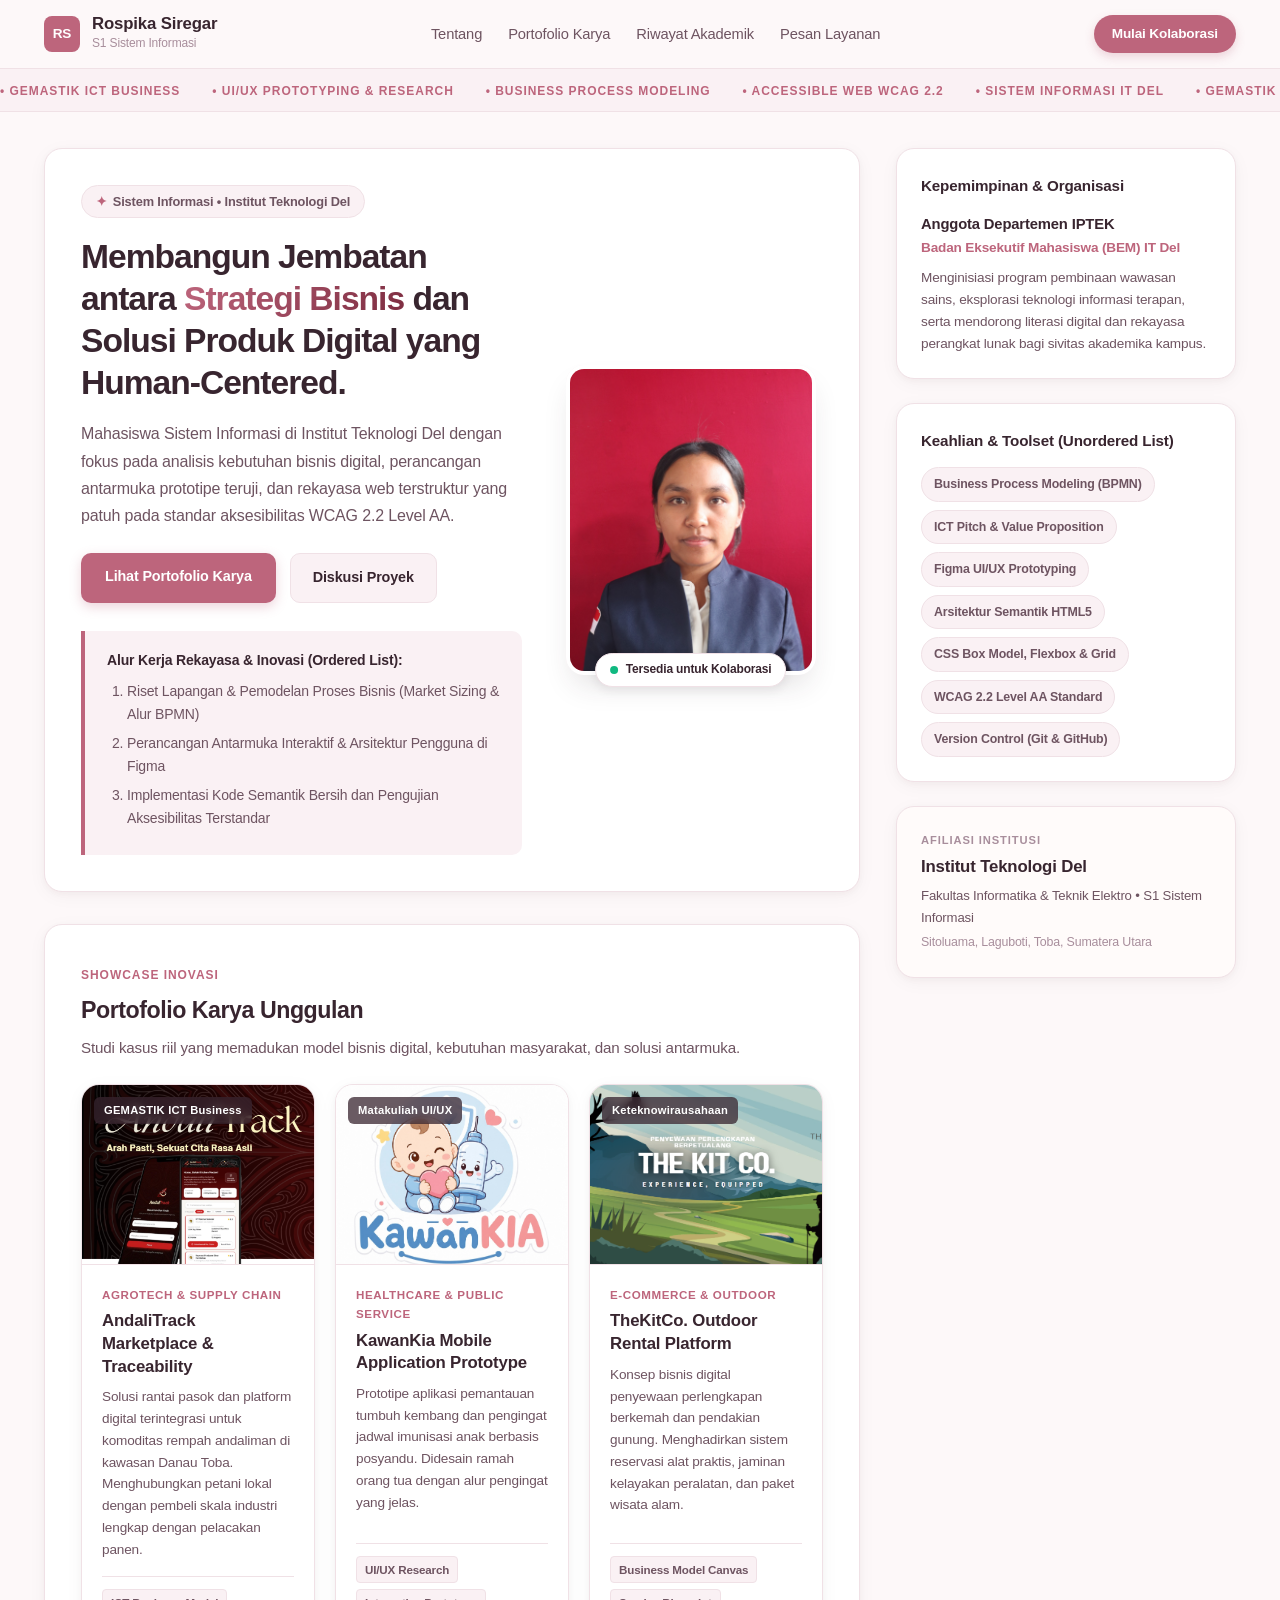
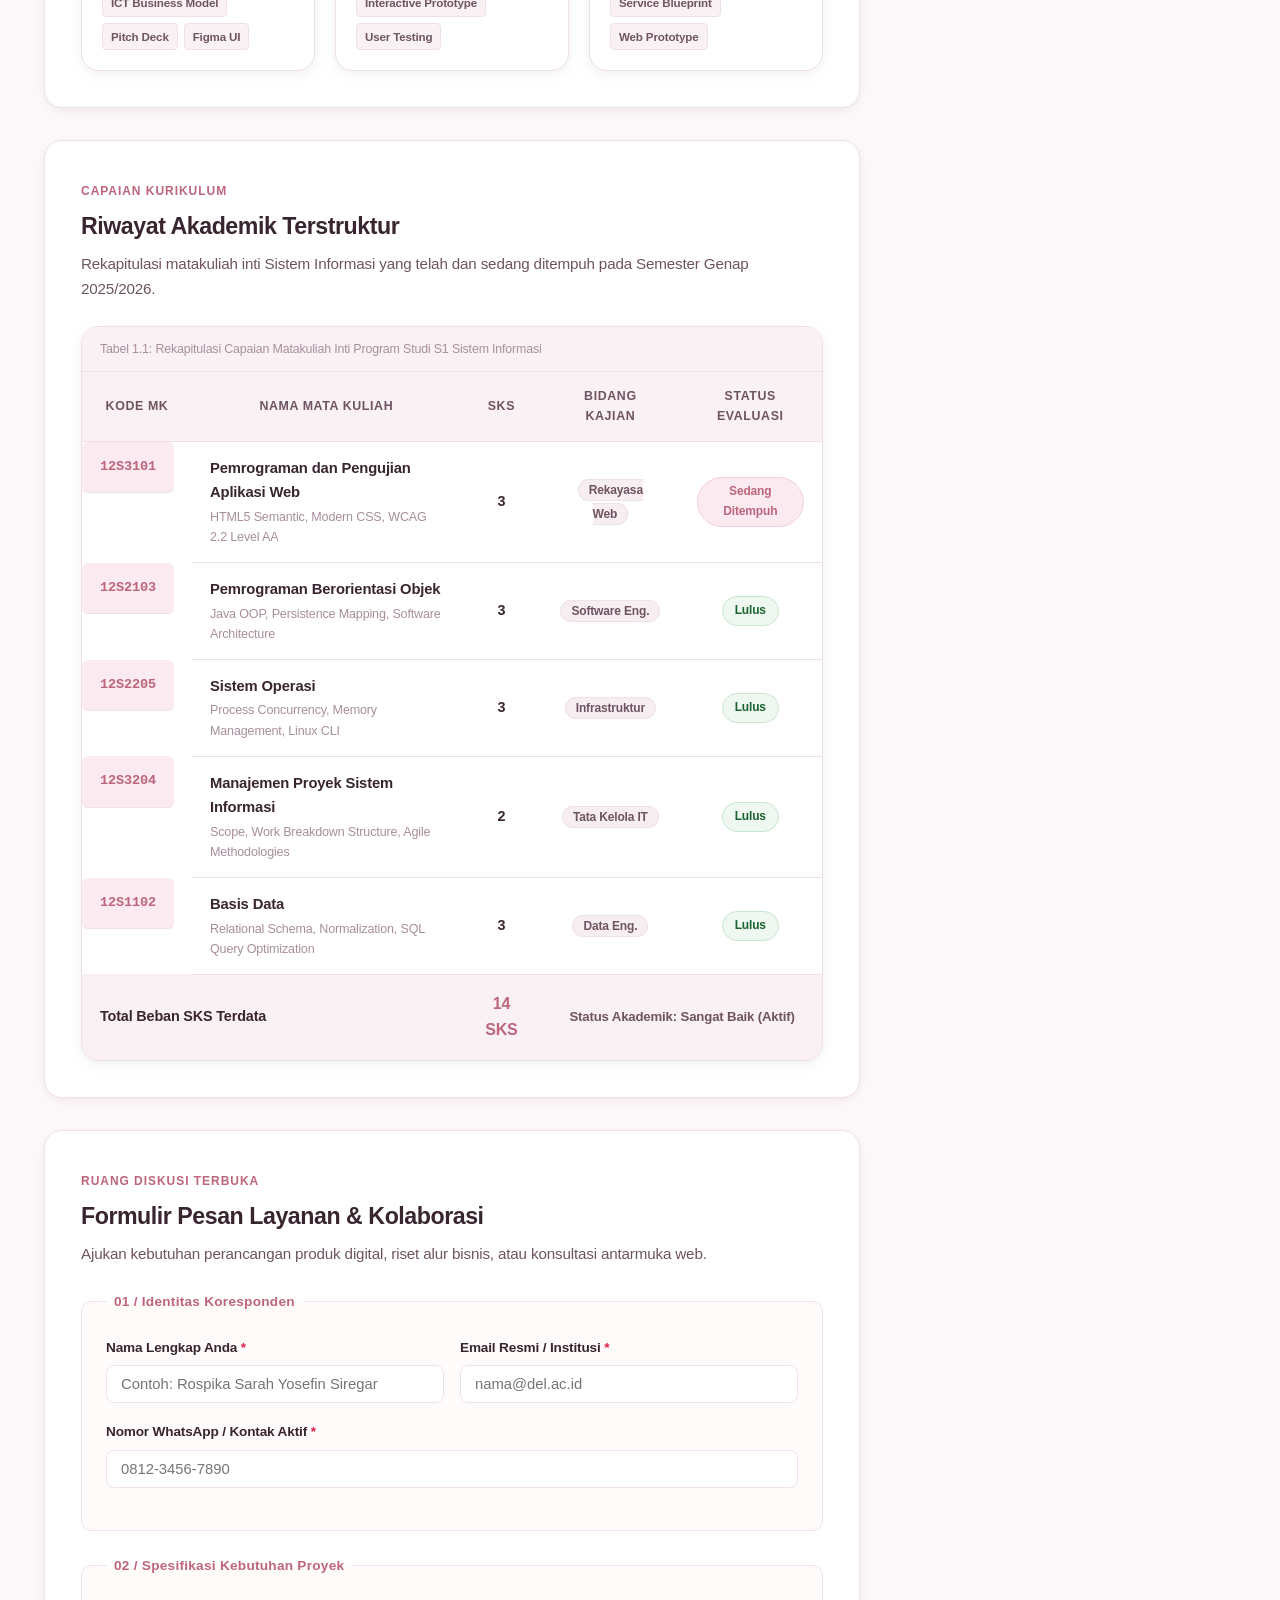
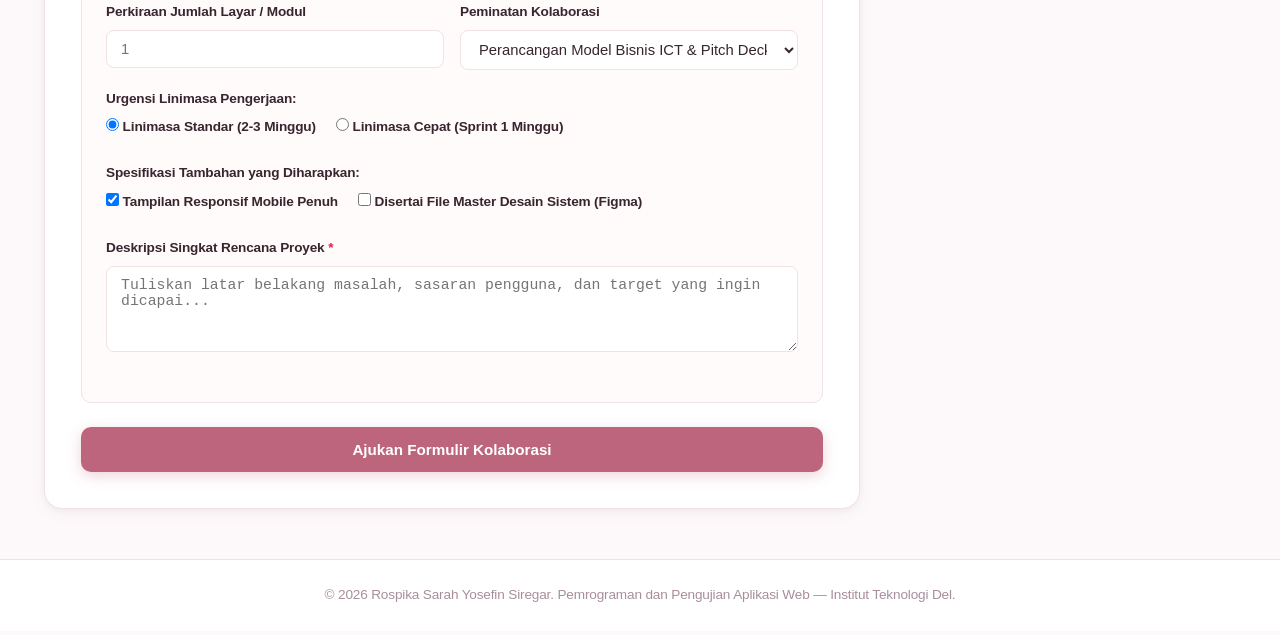
==== commit 92c01d56: "final" ====
--- a/Tugas mandiri/index.html
+++ b/Tugas mandiri/index.html
@@ -126,7 +126,7 @@
           <!-- Card 2: KawanKia (UI/UX Imunisasi Anak) -->
           <article class="project-showcase-card">
     <div class="card-image-wrap">
-      <img src="kawankia.png" alt="Preview KawanKia" class="card-project-img">
+      <img src="kawankia.jpg" alt="Preview KawanKia" class="card-project-img">
       <span class="card-badge-overlay">Matakuliah UI/UX</span>
     </div>
     <div class="card-content-body">
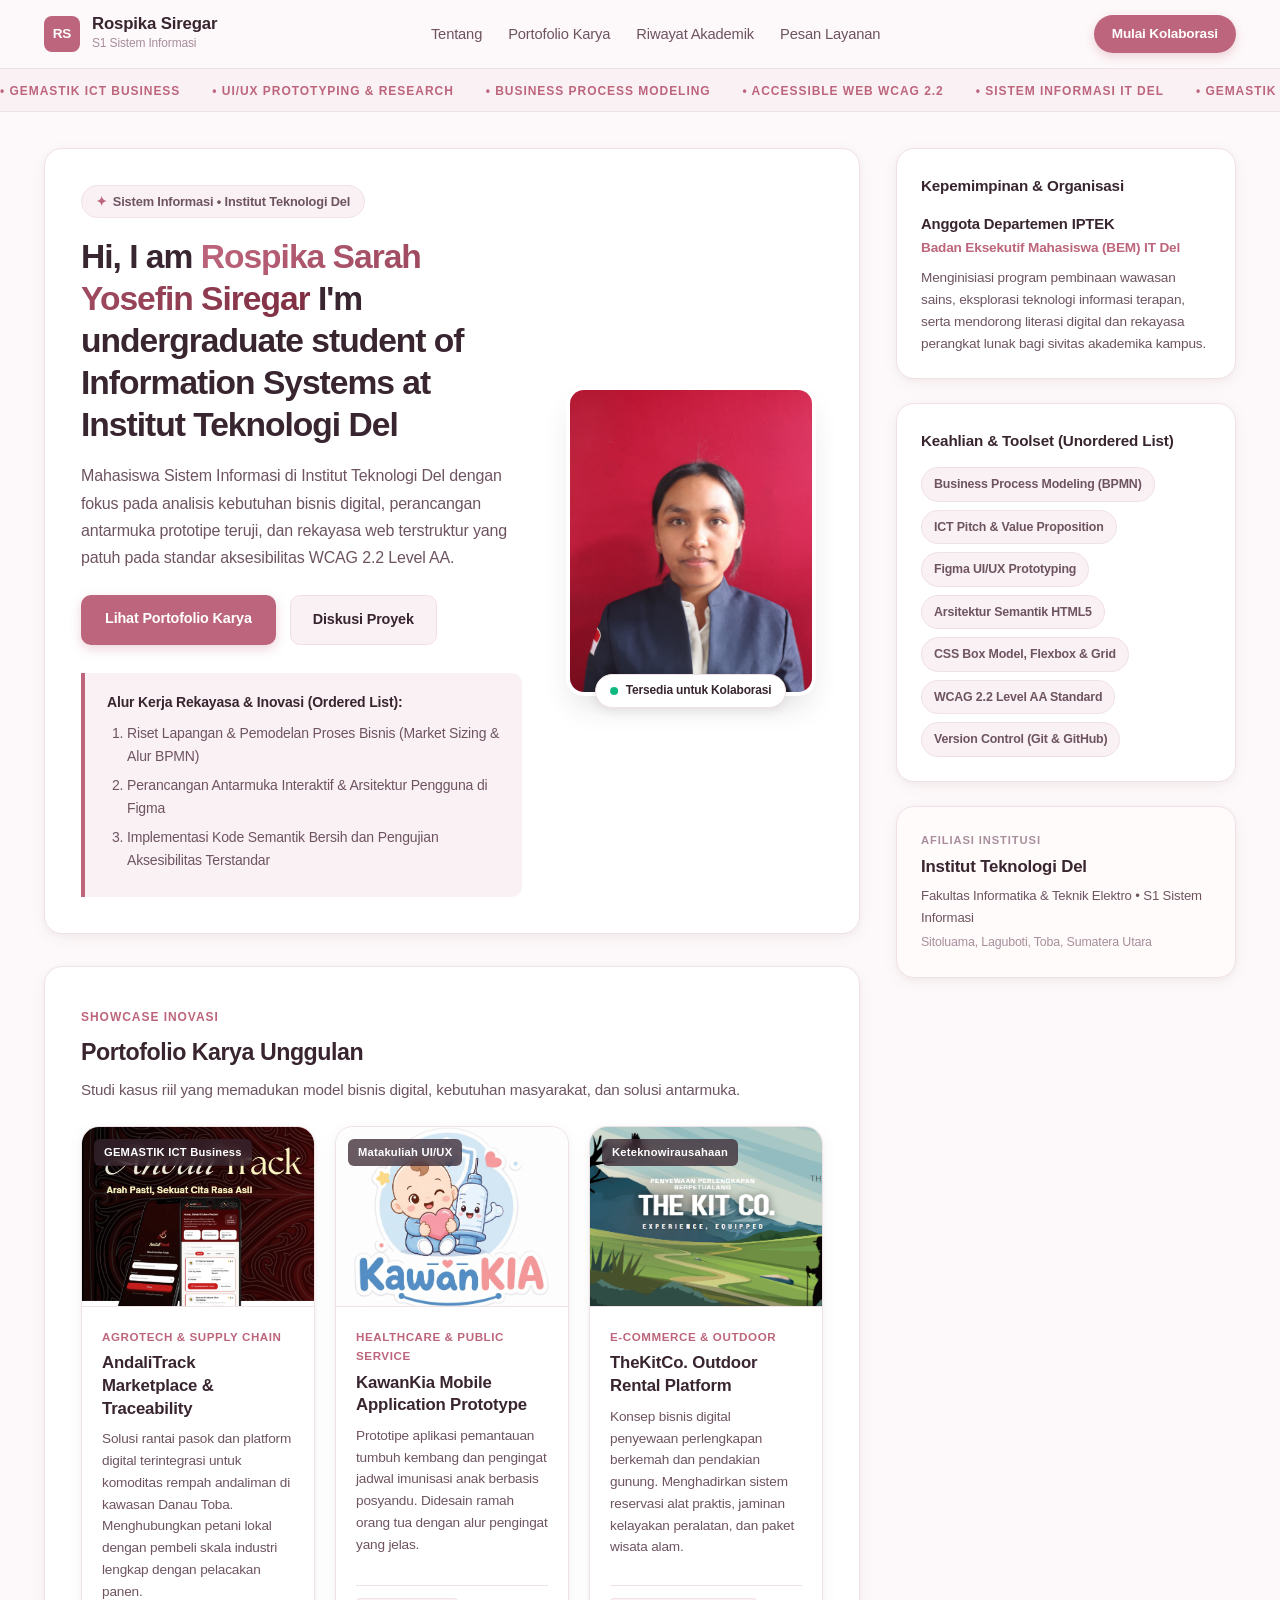
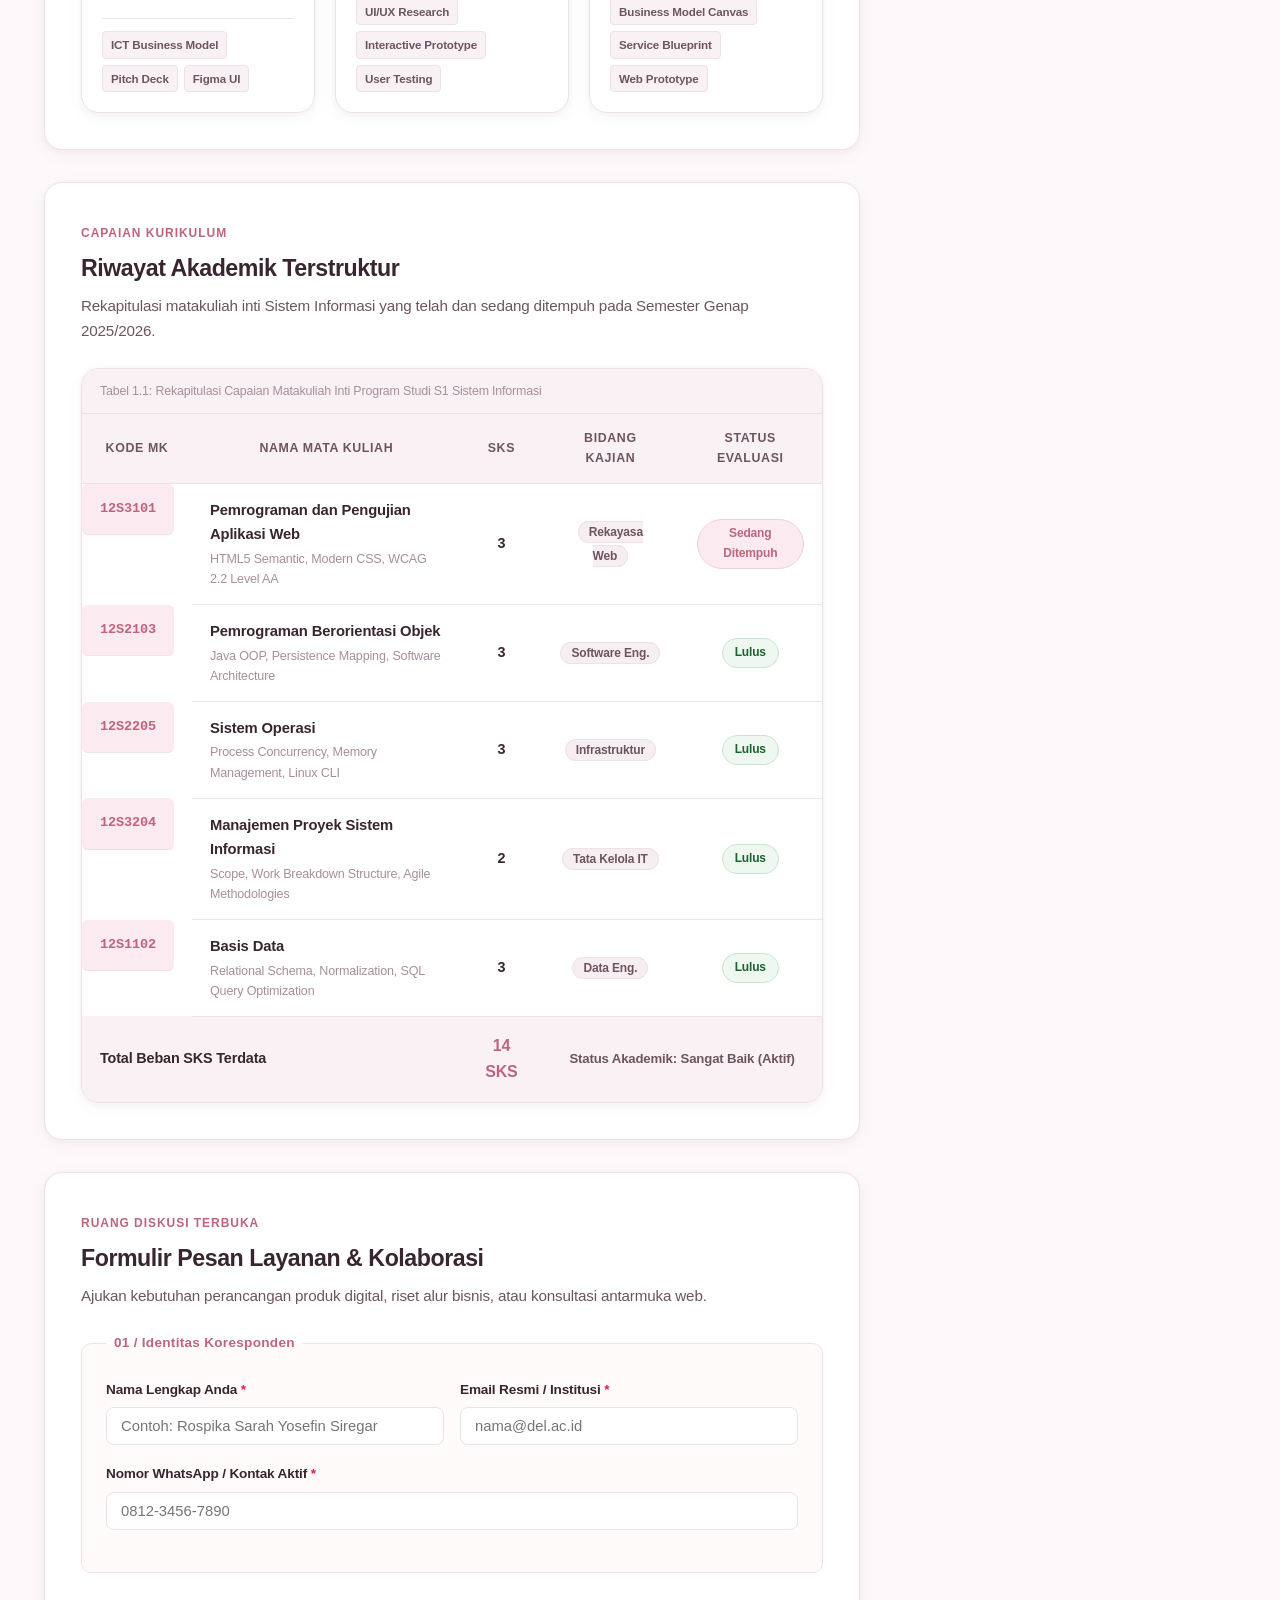
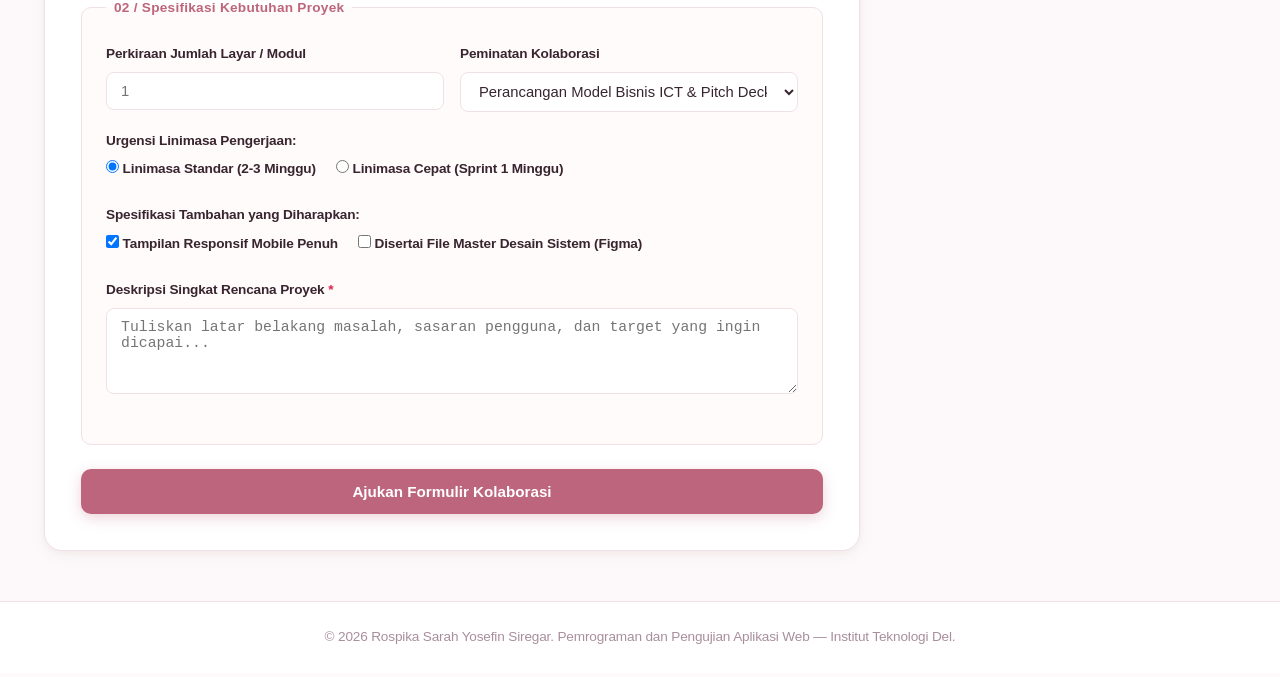
==== commit e75ef54e: "FINAL" ====
--- a/Tugas mandiri/index.html
+++ b/Tugas mandiri/index.html
@@ -59,7 +59,7 @@
             <span class="badge-sparkle">✦</span> Sistem Informasi &bull; Institut Teknologi Del
           </div>
           <h1 class="hero-headline">
-            Membangun Jembatan antara <span class="shimmer-text">Strategi Bisnis</span> dan Solusi Produk Digital yang Human-Centered.
+            Hi, I am <span class="shimmer-text">Rospika Sarah Yosefin Siregar</span> I'm undergraduate student of Information Systems at Institut Teknologi Del
           </h1>
           <p class="hero-pitch">
             Mahasiswa Sistem Informasi di Institut Teknologi Del dengan fokus pada analisis kebutuhan bisnis digital, perancangan antarmuka prototipe teruji, dan rekayasa web terstruktur yang patuh pada standar aksesibilitas WCAG 2.2 Level AA.
